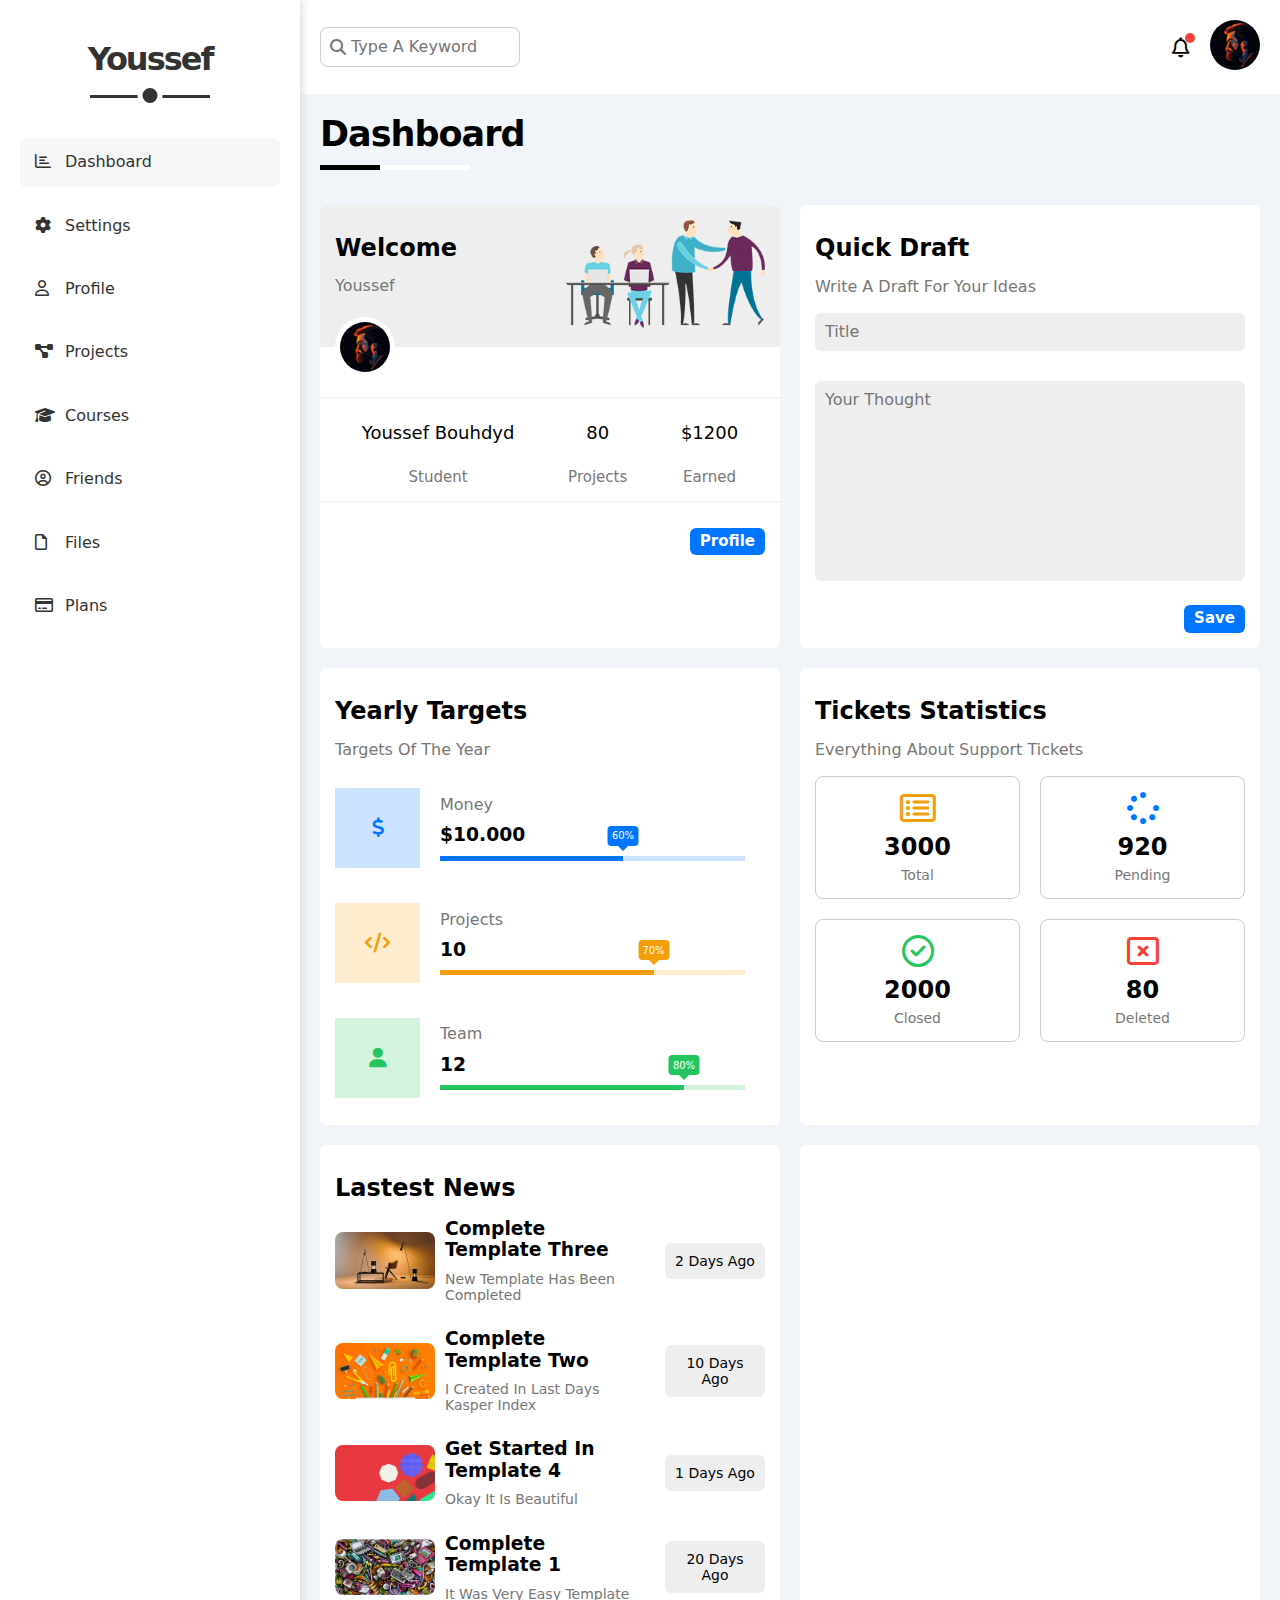
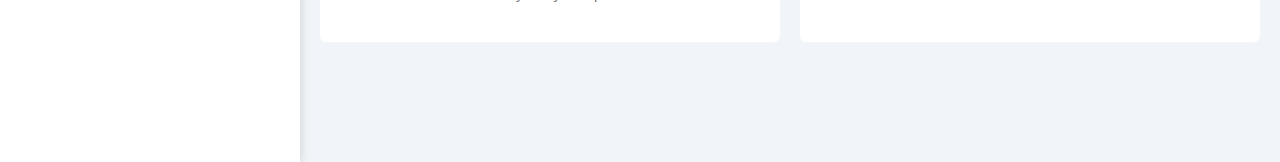
==== index.html @ dcdf0aca "images for news section + news section + fix bugs" ====
<!DOCTYPE html>
<html lang="en">
<head>
    <meta charset="UTF-8">
    <meta name="viewport" content="width=device-width, initial-scale=1.0">
    <!-- framework file  -->
    <link rel="stylesheet" href="./css/framework.css">
    <!-- main css file for home page  -->
    <link rel="stylesheet" href="./css/dashboard.css">
    <!-- normalize css file  -->
    <link rel="stylesheet" href="./css/normalize.css">
    <!-- Font Awesome css file  -->
    <link rel="stylesheet" href="./css/all.min.css">
    <title>Dashboard</title>
</head>
<body>
    <div class="page d-flex">
        <!-- Start Side Bar  -->
        <div class="side-bar p-relative bg-white p-20">
            <h1 class="logo txt-c p-relative">Youssef</h1>
            <nav>
                <ul class="link">
                    <li class="active rad-6 tt-capital"><a href="index.html"><i class="fa-regular fa-chart-bar fa-fw"></i><span class="hide-mobile">Dashboard</span></a></li>
                    <li class="rad-6 tt-capital"><a href="setting.html"><i class="fa-solid fa-gear fa-fw"></i><span class="hide-mobile">settings</span></a></li>
                    <li class="rad-6 tt-capital"><a href="profile.html"><i class="fa-regular fa-user fa-fw"></i><span class="hide-mobile">profile</span></a></li>
                    <li class="rad-6 tt-capital"><a href="projects.html"><i class="fa-solid fa-diagram-project fa-fw"></i><span class="hide-mobile">projects</span></a></li>
                    <li class="rad-6 tt-capital"><a href="courses.html"><i class="fa-solid fa-graduation-cap fa-fw"></i><span class="hide-mobile">courses</span></a></li>
                    <li class="rad-6 tt-capital"><a href="friends.html"><i class="fa-regular fa-circle-user fa-fw"></i><span class="hide-mobile">friends</span></a></li>
                    <li class="rad-6 tt-capital"><a href="files.html"><i class="fa-regular fa-file fa-fw"></i><span class="hide-mobile">files</span></a></li>
                    <li class="rad-6 tt-capital"><a href="plans.html"><i class="fa-regular fa-credit-card fa-fw"></i><span class="hide-mobile">plans</span></a></li>
                </ul>
            </nav>
        </div>
        <!-- End Side Bar  -->
        <div class="content flex-1">
            <!-- Start Page header  -->
            <div class="header d-flex p-20 s-between aling-c bg-white p-relative">
                <div class="search p-relative">
                    <i class="fas fa-search p-absolute v-center"></i>
                    <input type="search" placeholder="type a keyword" class="p-10 rad-8">
                </div>
                <div class="profile flex-between">
                    <i class="fa-regular fa-bell fa-lg mr-20 p-relative"><span class="p-absolute rad-half"></span></i>
                    <a href="profile.html"><img src="./images/user-profile.jpeg" alt="user profile" class="rad-half"></a>
                </div>
            </div>
            <!-- End Page header  -->
            <h1 class="content-title">dashboard</h1>
            <!-- Start Dashboard Content -->
            <div class="dashboard-content grid-lg p-20">
                <!-- Start Welcome  -->
                <div class="box bg-white rad-6">
                    <div class="head d-flex s-between p-15 bg-eee p-relative" >
                        <div class="greeting">
                            <h2 class="m-15-0">Welcome</h2>
                            <span>Youssef</span>
                        </div>
                        <div class="image">
                            <img src="./images/welcome.png" alt="welcome" class="mw-100">
                        </div>
                        <img src="./images/user-profile.jpeg" alt="user-profile" class="p-absolute rad-half mw-100">
                    </div>
                    <div class="sumrise d-flex s-around p-15 txt-c">
                        <div class="col">
                            <h4>Youssef Bouhdyd</h4>
                            <span class="tt-capital">Student</span>
                        </div>
                        <div class="col">
                            <h4>80</h4>
                            <span class="tt-capital">projects</span>
                        </div>
                        <div class="col">
                            <h4>$1200</h4>
                            <span class="tt-capital">Earned</span>
                        </div>
                    </div>
                    <div class="button p-15 d-flex flex-end">
                        <a href="profile.html" class="profile-button primary-button">profile</a>
                    </div>
                </div>
                <!-- End Welcome  -->
                
                <!-- Start Qucik Draft  -->
                <div class="box bg-white rad-6 p-15">
                    <h2 class="m-15-0">Quick Draft</h2>
                    <p class="tt-capital">write a draft for your ideas</p>
                    <div class="draft">
                        <input type="text" placeholder="Title" class="bg-eee b-none p-10 full-w rad-6">
                        <textarea name="" id="" placeholder="Your Thought" class="bg-eee b-none p-10 full-w rad-6"></textarea>
                    </div>
                    <div class="button pt-20 d-flex flex-end">
                        <a href="" class="save-button primary-button">save</a>
                    </div>
                </div>
                <!-- End Qucik Draft  -->
                
                <!-- Start Target -->
                <div class="box bg-white rad-6 p-15">
                    <h2 class="m-15-0">Yearly Targets</h2>
                    <p class="tt-capital c-777">targets of the year</p>
                    <div class="progress d-flex block-mobile aling-c">
                        <div class="icon flex-center p-30">
                            <i class="fas fa-dollar fa-fw"></i>
                        </div>
                        <div class="info flex-1 p-20">
                            <span>Money</span>
                            <h3>$10.000</h3>
                            <div class="prog p-relative">
                                <span class="progress-bar p-relative" data-progress="60%" style="width: 60%;"></span>
                            </div>
                        </div>
                    </div>
                    <div class="progress d-flex block-mobile aling-c">
                        <div class="icon flex-center p-30">
                            <i class="fas fa-code  fa-fw"></i>
                        </div>
                        <div class="info flex-1 p-20">
                            <span>Projects</span>
                            <h3>10</h3>
                            <div class="prog p-relative">
                                <span class="progress-bar p-relative" data-progress="70%" style="width: 70%;"></span>
                            </div>
                        </div>
                    </div>
                    <div class="progress d-flex block-mobile aling-c">
                        <div class="icon flex-center p-30">
                            <i class="fas fa-user  fa-fw"></i>
                        </div>
                        <div class="info flex-1 p-20">
                            <span>Team</span>
                            <h3>12</h3>
                            <div class="prog p-relative">
                                <span class="progress-bar p-relative" data-progress="80%" style="width: 80%;"></span>
                            </div>
                        </div>
                    </div>
                </div>
                <!-- End Target  -->
                
                <!-- Start Stats -->
                <div class="box bg-white rad-6 p-15">
                    <h2 class="m-15-0">Tickets Statistics</h2>
                    <p class="tt-capital c-777">Everything about support Tickets</p>
                    <div class="tickets d-flex gap-20 column-mobile">
                        <div class="ticket txt-c p-15 rad-8">
                            <i class="fa-regular fa-rectangle-list fa-2x orange-c"></i>
                            <h2 class="m-0">3000</h2>
                            <span class="c-777 d-block">Total</span>
                        </div>
                        <div class="ticket txt-c p-15 rad-8">
                            <i class="fa-solid fa-spinner fa-2x blue-c"></i>
                            <h2 class="m-0">920</h2>
                            <span class="c-777 d-block">Pending</span>
                        </div>
                        <div class="ticket txt-c p-15 rad-8">
                            <i class="fa-regular fa-circle-check fa-2x green-c"></i>
                            <h2 class="m-0">2000</h2>
                            <span class="c-777 d-block">Closed</span>
                        </div>
                        <div class="ticket txt-c p-15 rad-8">
                            <i class="fa-regular fa-rectangle-xmark fa-2x red-c"></i>
                            <h2 class="m-0">80</h2>
                            <span class="c-777 d-block">Deleted</span>
                        </div>
                    </div>
                </div>
                <!-- End Stats  -->
                
                <!-- Start Last News -->
                <div class="box bg-white rad-6 p-15">
                    <h2 class="m-15-0">Lastest News</h2>
                    <div class="reports">
                        <div class="report d-flex s-between aling-c column-mobile gap-20">
                            <div class="report-short d-flex aling-c flex-1 column-mobile gap-10">
                                <img src="./images/news1.png" alt="" class="mw-100 rad-8 ">
                                <div class="info">
                                    <h3 class="m-0 mb-10 tt-capital">Complete Template Three</h3>
                                    <p class="c-777 m-0 tt-capital txt-c-mobile">New Template has been completed</p>
                                </div>
                            </div>
                            <span class="d-block p-10 tt-capital rad-6 bg-eee fs-14 txt-c">2 days ago</span>
                        </div>
                        <div class="report d-flex s-between aling-c column-mobile gap-20">
                            <div class="report-short d-flex aling-c flex-1 column-mobile gap-10">
                                <img src="./images/news2.png" alt="" class="mw-100 rad-8 ">
                                <div class="info">
                                    <h3 class="m-0 mb-10 tt-capital">Complete Template Two</h3>
                                    <p class="c-777 m-0 tt-capital txt-c-mobile">I created in last days kasper index</p>
                                </div>
                            </div>
                            <span class="d-block p-10 tt-capital rad-6 bg-eee fs-14 txt-c">10 days ago</span>
                        </div>
                        <div class="report d-flex s-between aling-c column-mobile gap-20">
                            <div class="report-short d-flex aling-c flex-1 column-mobile gap-10">
                                <img src="./images/news3.png" alt="" class="mw-100 rad-8 ">
                                <div class="info">
                                    <h3 class="m-0 mb-10 tt-capital">get started in Template 4</h3>
                                    <p class="c-777 m-0 tt-capital txt-c-mobile">Okay it is beautiful</p>
                                </div>
                            </div>
                            <span class="d-block p-10 tt-capital rad-6 bg-eee fs-14 txt-c">1 days ago</span>
                        </div>
                        <div class="report d-flex s-between aling-c column-mobile gap-20">
                            <div class="report-short d-flex aling-c flex-1 column-mobile gap-10">
                                <img src="./images/news4.png" alt="" class="mw-100 rad-8 ">
                                <div class="info">
                                    <h3 class="m-0 mb-10 tt-capital">complete Template 1</h3>
                                    <p class="c-777 m-0 tt-capital txt-c-mobile">It was very easy template</p>
                                </div>
                            </div>
                            <span class="d-block p-10 tt-capital rad-6 bg-eee fs-14 txt-c">20 days ago</span>
                        </div>
                    </div>
                </div>
                <!-- End Last News  -->

                <div class="box bg-white rad-6"></div>
                <div class="box bg-white rad-6"></div>
                <div class="box bg-white rad-6"></div>
                <div class="box bg-white rad-6"></div>
                <div class="box bg-white rad-6"></div>
                <div class="box bg-white rad-6"></div>
                <div class="box bg-white rad-6"></div>
                <div class="box bg-white rad-6"></div>
                <div class="box bg-white rad-6"></div>
                <div class="box bg-white rad-6"></div>
            </div>
            <!-- End Dashboard Content  -->
        </div>
    </div>
</body>
</html>
---- css/framework.css ----
/* Variables  */
:root {
    --main-transition : .3s;
    --text-color: #777;
    --blue-color: #0075FF;
    --orange-color: #F59E0B;
    --green-color: #22C55E;
    --red-color: #F44336;
}
/* Variables  */

/* Start box  */
.d-block {
    display: block;
}
.d-flex {
    display: flex;
}
.s-between {
    justify-content: space-between;
}
.s-around {
    justify-content: space-around;
}
.flex-end {
    justify-content: flex-end;
}
.aling-c {
    align-items: center;
}
.flex-1 {
    flex: 1;
}
.flex-between {
    display: flex;
    justify-content: space-between;
    align-items: center;
}
.flex-center {
    display: flex;
    justify-content: center;
    align-items: center;
}
.mw-100 {
    max-width: 100%;
}
.full-w {
    width: 100%;
}
/* Start box  */

/* Start Color  */
.bg-white {
    background-color: white;
}
.bg-eee {
    background-color: #EEEEEE;
}
.c-777 {
    color: #777;
}
.blue-c {
    color: var(--blue-color);
}
.green-c {
    color: var(--green-color);
}
.orange-c {
    color: var(--orange-color);
}
.red-c {
    color: var(--red-color);
}
.bg-blue {
    background-color: var(--blue-color);
}
.bg-green {
    background-color: var(--green-color);
}
.bg-orange {
    background-color: var(--orange-color);
}
.bg-red {
    background-color: var(--red-color);
}
/* End Color  */

/* Start Padding & Margin & gap  */
.p-10 {
    padding: 10px;
}
.p-15 {
    padding: 15px;
}
.p-20 {
    padding: 20px;
}
.p-30 {
    padding: 30px;
}
.pt-20 {
    padding-top: 20px;
}
.m-0 {
    margin: 0;
}
.m-15-0 {
    margin: 15px 0;
}
.mr-20 {
    margin-right: 20px;
}
.mb-10 {
    margin-bottom: 10px;
}
.ml-20 {
    margin-left: 20px;
}
.gap-10 {
    gap: 10px;
}
.gap-20 {
    gap: 20px;
}
/* End Padding & Margin  */

/* Start Postion  */
.p-relative {
    position: relative;
}
.p-absolute {
    position: absolute;
}
.v-center {
    top: 50%;
    transform: translateY(-50%);
}
.h-center {
    left: 50%;
    transform: translateX(-50%);
}
/* End Postion  */

/* Start Font  */
.txt-c {
    text-align: center;
}
.tt-capital {
    text-transform: capitalize;
}
.fw-normal {
    font-weight: normal;
}
.fs-14 {
    font-size: 14px;
}
/* End Font  */

/* Start Border  */
.rad-6 {
    border-radius: 6px;
}
.rad-8 {
    border-radius: 8px;
}
.rad-half {
    border-radius: 50%;
}
.b-none {
    border: none;
}
/* End Border  */

/* Start Responsive  */
@media (max-width:767px) {
    .hide-mobile {
        display: none;
    }
    .block-mobile {
        display: block;
    }
    .column-mobile {
        flex-direction: column;
    }
    .txt-c-mobile {
        text-align: center;
    }
}
/* End Responsive  */

/* Start Components  */

/* Content Title  */
.content-title {
    position: relative;
    text-transform: capitalize;
    letter-spacing: -1px;
    font-size: 35px;
    padding: 20px;
    margin: 0 0 10px 0;
}
.content-title::after {
    content: "";
    position: absolute;
    width: 150px;
    height: 5px;
    left: 20px;
    bottom: 5px;
    background-image: linear-gradient(90deg, black 40%, white 40%);
}

/* Grid Disrbuation  */
@media (min-width:768px) {
    .grid-lg {
        display: grid;
        grid-template-columns: repeat(auto-fill,minmax(400px,1fr));
        gap: 20px;
    }
    .grid-lg > div {
        margin: 0 !important;
    }
}
/* Buttons  */
.primary-button {
    padding: 5px 10px;
    color: #fff;
    font-weight: bold;
    font-size: 15px;
    border-radius: 6px;
    text-transform: capitalize;
}
/* End Components  */
---- css/dashboard.css ----
/* Start Global Properties  */
* {
    -webkit-box-sizing: border-box;
    -moz-box-sizing: border-box;
    -o-box-sizing: border-box;
    -ms-box-sizing: border-box;
    box-sizing: border-box;
    outline: none;
}

body {
    font-family: system-ui, -apple-system, BlinkMacSystemFont, 'Segoe UI', Roboto, Oxygen, Ubuntu, Cantarell, 'Open Sans', 'Helvetica Neue', sans-serif;
}

html {
    scroll-behavior: smooth;
}

a {
    text-decoration: none;
}

ul {
    list-style: none;
    padding: 0;
}
/* End Global Properties  */

/* Start Variables  */
:root {
    --main-transition : .3s;
    --text-color: #777;
    --blue-color: #0075FF;
    --orange-color: #F59E0B;
    --green-color: #22C55E;
    --red-color: #F44336;
}
/* End Variables  */

.page {
    background-color: #F1F5F9;
    min-height: 100vh;
}

/* Start side bar  */
.side-bar {
    color: #333;
    width: 300px;
    box-shadow: 0 0 10px #ccc;
    z-index: 1;
}

@media (max-width:767px) {
    .side-bar {
        width: 60px;
        padding: 10px;
    }
}

.side-bar .logo{
    margin-bottom: 60px;
    letter-spacing: -2px;
}

@media (min-width:768px) {
    .side-bar .logo::before,
    .side-bar .logo::after {
        content: "";
        position: absolute;
        left: 50%;
        background-color: #333;
        transform: translateX(-50%);
    }
    .side-bar .logo::before {  
        height: 3px;
        width: 120px;
        bottom: -20px;
    }
    .side-bar .logo::after {
        height: 15px;
        width: 15px;
        border-radius: 50%;
        border: 5px solid #fff;
        bottom: -30px;
    }
}

@media (max-width:767px) {
    .side-bar .logo {
        font-size: 15px;
        margin-bottom: 15px;
    }
}

.side-bar nav ul li{
    margin-bottom: 15px;
    transition: var(--main-transition);
}

.side-bar nav ul li:hover {
    background-color: #f7f7f7;
}

.side-bar nav ul li a{
    display: block;
    padding: 15px;
    color: #333;
}

.side-bar nav ul li i{
    padding-right: 30px;
}

.page .side-bar .link .active {
    background-color: #f7f7f7;
}
/* End side bar  */

/* Start Page Header  */
.header .search i{
    left: 10px;
    color: var(--text-color);
}

.header .search input{
    border: 1px solid #ccc;
    padding: 10px 20px 10px 30px;
    width: 200px;
    transition: var(--main-transition);
}

@media (min-width:768px) {
    .header .search input:focus {
        width: 300px;
    }
}

.header .search input::placeholder {
    text-transform: capitalize;
}

.header .profile i span{
    background-color: #F44336;
    width: 10px;
    height: 10px;
    bottom: 5px;
    right: -5px;
}

.header img {
    width: 50px;
}
/* End Page he.header  */

/* Start Dashboard Content  */

.dashboard-content .box{
    margin-bottom: 20px;
    overflow: hidden;
}

/* Welcome  */

.dashboard-content .box .head span {
    color: var(--text-color);
}

.dashboard-content .box .head .image img {
    width: 200px;
}

.dashboard-content .box .head > img {
    width: 60px;
    bottom: -30px;
    border: 5px solid #fff;
}

.dashboard-content .box .sumrise {
    margin: 50px 0 10px;
    border: 2px solid #f5f5f5;
    border-left: none;
    border-right: none;
    padding-top: 0;  
}

.dashboard-content .box .sumrise h4{
    font-size: 18px;
    font-weight: normal;
}

.dashboard-content .box .sumrise span{
    color: var(--text-color);
    font-size: 15px;
}

.dashboard-content .box .button .profile-button {
    background-color: var(--blue-color);
}

/* Quick Draft  */

.dashboard-content .box p {
    color: var(--text-color);
}

.dashboard-content .box .draft input {
    margin-bottom: 30px;
}

.dashboard-content .box .draft input::placeholder {
    transition: var(--main-transition);
}

.dashboard-content .box .draft input:focus::placeholder {
    opacity: 0;
}

.dashboard-content .box .draft textarea {
    resize: none;
    height: 200px;
}

.dashboard-content .box .draft textarea::placeholder {
    transition: var(--main-transition);
}

.dashboard-content .box .draft textarea:focus::placeholder {
    opacity: 0;
} 

.dashboard-content .box .save-button {
    background-color: var(--blue-color);
}
/* End Dashboard Content  */

/* Start Targets  */

.dashboard-content .box .progress:not(:last-of-type) {
    margin-bottom: 10px;
}

.dashboard-content .box .progress:first-of-type .icon{
    background-color: #CCE3FF;
}

.dashboard-content .box .progress:nth-of-type(2) .icon{
    background-color: #FDECCE;
}

.dashboard-content .box .progress:last-of-type .icon{
    background-color: #D3F3DF;
}

.dashboard-content .box .progress .icon  {
    font-size: 20px;
}

.dashboard-content .box .progress:first-of-type .icon i{
    color: var(--blue-color);
}

.dashboard-content .box .progress:nth-of-type(2) .icon i{
    color: var(--orange-color);
}

.dashboard-content .box .progress:last-of-type .icon i{
    color: var(--green-color);
}


.dashboard-content .box .progress .info h3{
    margin: 10px 0;
}

.dashboard-content .box .progress .info span:first-of-type {
    color: var(--text-color);
}

.dashboard-content .box .progress .info .progress-bar {
    display: block;
    height: 5px;
}

.dashboard-content .box .progress .info .prog::before {
    content: "";
    position: absolute;
    width: 100%;
    height: 100%;
    left: 0;
    bottom: 0;
    z-index: 0;
}

.dashboard-content .box .progress .info .progress-bar::after {
    content: attr(data-progress);
    position: absolute;
    color: #fff;
    height: 10px;
    width: 15px;
    border-radius: 4px;
    display: flex;
    justify-content: center;
    align-items: center;
    left: 100%;
    bottom: 15px;
    padding: 5px 8px;
    text-align: center;
    font-size: 10px;
    z-index: 0;
    transform: translateX(-50%);
}

.dashboard-content .box .progress:first-of-type .info .progress-bar::after {
    background-color: var(--blue-color);
}

.dashboard-content .box .progress:nth-of-type(2) .info .progress-bar::after {
    background-color: var(--orange-color);
}

.dashboard-content .box .progress:last-of-type .info .progress-bar::after {
    background-color: var(--green-color);
}

.dashboard-content .box .progress .info .progress-bar::before {
    content: "";
    position: absolute;
    color: #fff;
    height: 0;
    width: 0;
    left: 100%;
    transform: translateX(-50%);
    bottom: 0px;
    z-index: 0;
    border: 10px solid;
}

.dashboard-content .box .progress:first-of-type .info .progress-bar::before {
    border-color: var(--blue-color) transparent transparent transparent;
}

.dashboard-content .box .progress:nth-of-type(2) .info .progress-bar::before {
    border-color: var(--orange-color) transparent transparent transparent;
}

.dashboard-content .box .progress:last-of-type .info .progress-bar::before {
    border-color: var(--green-color) transparent transparent transparent;
}

.dashboard-content .box .progress:first-of-type .info .prog::before {
    background-color: #CCE3FF;
}

.dashboard-content .box .progress:nth-of-type(2) .info .prog::before {
    background-color: #FDECCE;
}

.dashboard-content .box .progress:last-of-type .info .prog::before {
    background-color: #D3F3DF;
}

.dashboard-content .box .progress:first-of-type .info .progress-bar{
    background-color: var(--blue-color);
}

.dashboard-content .box .progress:nth-of-type(2) .info .progress-bar{
    background-color: var(--orange-color);
}

.dashboard-content .box .progress:last-of-type .info .progress-bar{
    background-color: var(--green-color);
}
/* End Targets  */

/* Start Stats  */
.dashboard-content .box .tickets {
    flex-wrap: wrap;
}

.dashboard-content .box .tickets .ticket {
    flex-basis: calc((100% - 20px) / 2);
    border: 1px solid #ccc;
}

.dashboard-content .box .tickets .ticket h2{
    margin: 10px 0 5px;
}

.dashboard-content .box .tickets .ticket span{
    font-size: 14px;
}
/* End Stats  */

/* Start latest News  */
.dashboard-content .box .reports .report {
    margin-bottom: 25px;
}

@media (min-width:768px) {
    .dashboard-content .box .reports .report .report-short img {
        width: 100px;
    }
}

.dashboard-content .box .reports .report .report-short p {
    font-size: 14px;
}

.dashboard-content .box .reports .report span {
    width: 100px;
}
/* End latest News  */
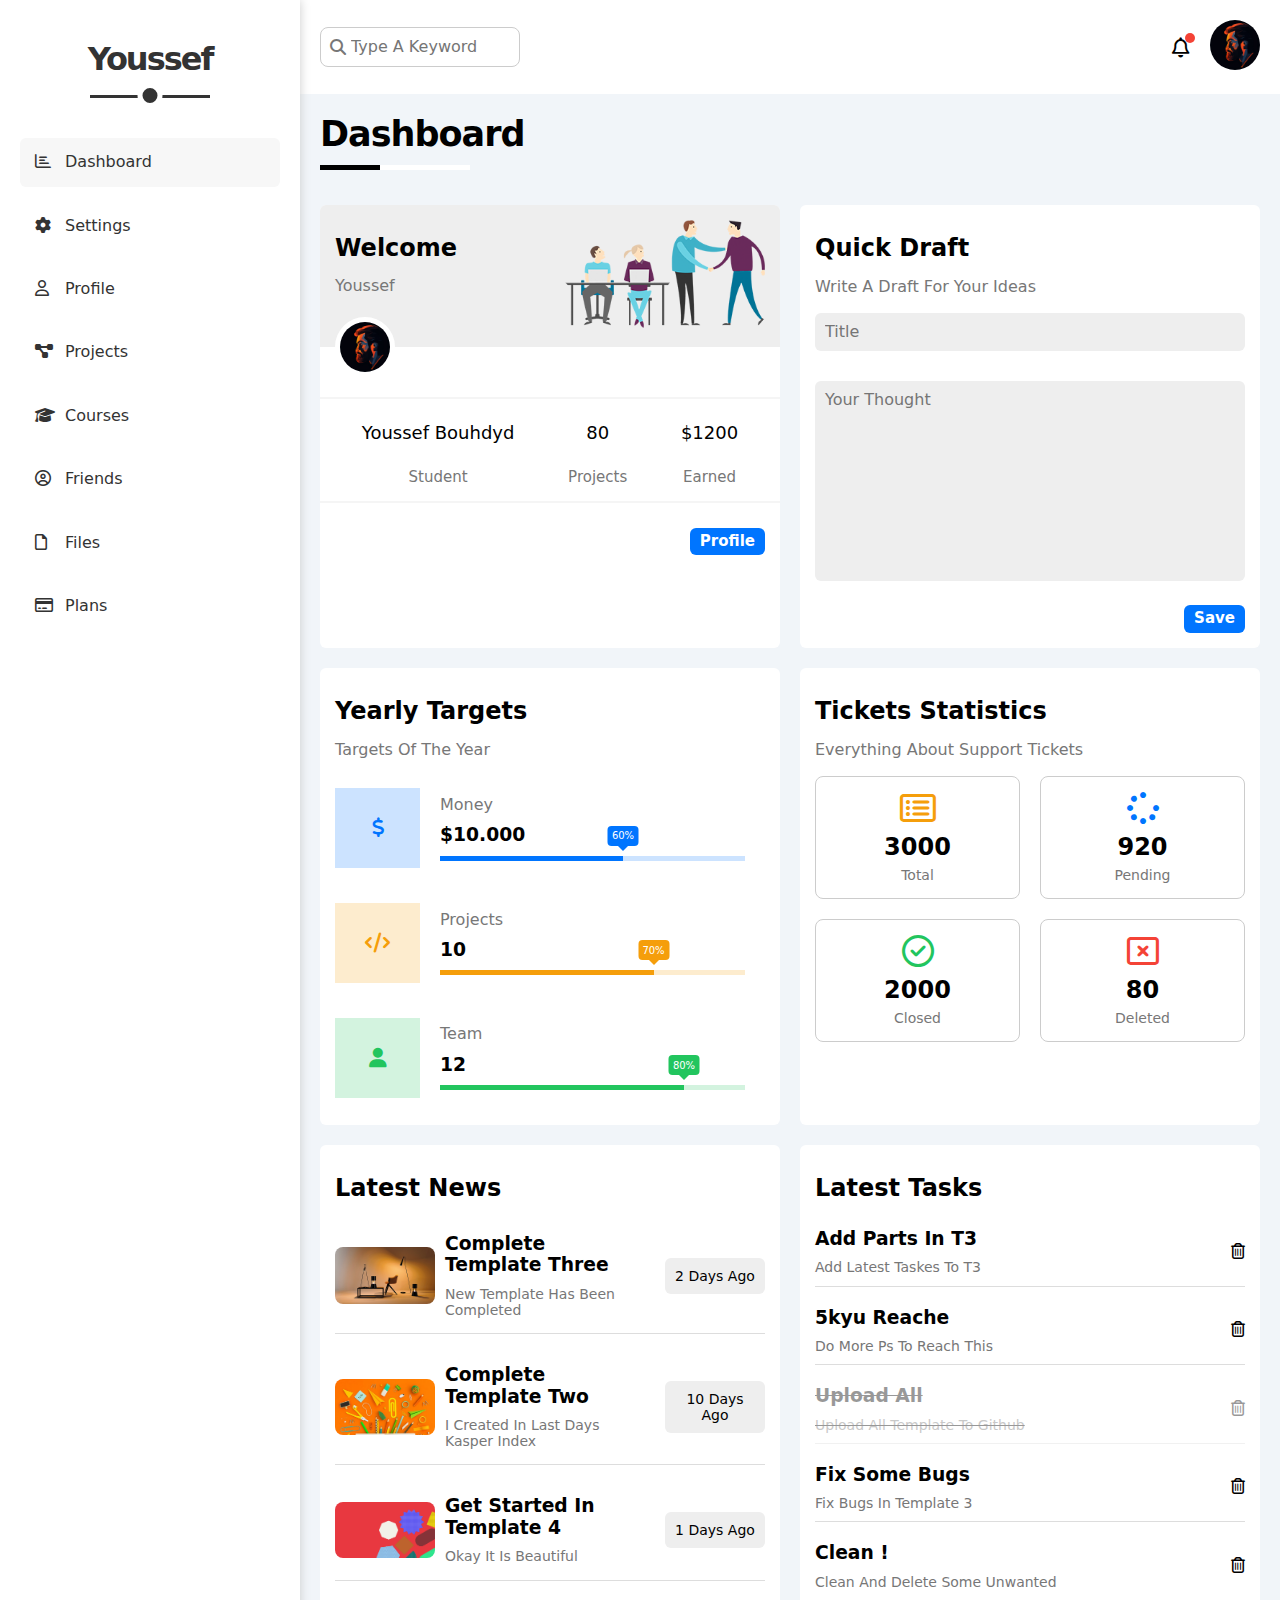
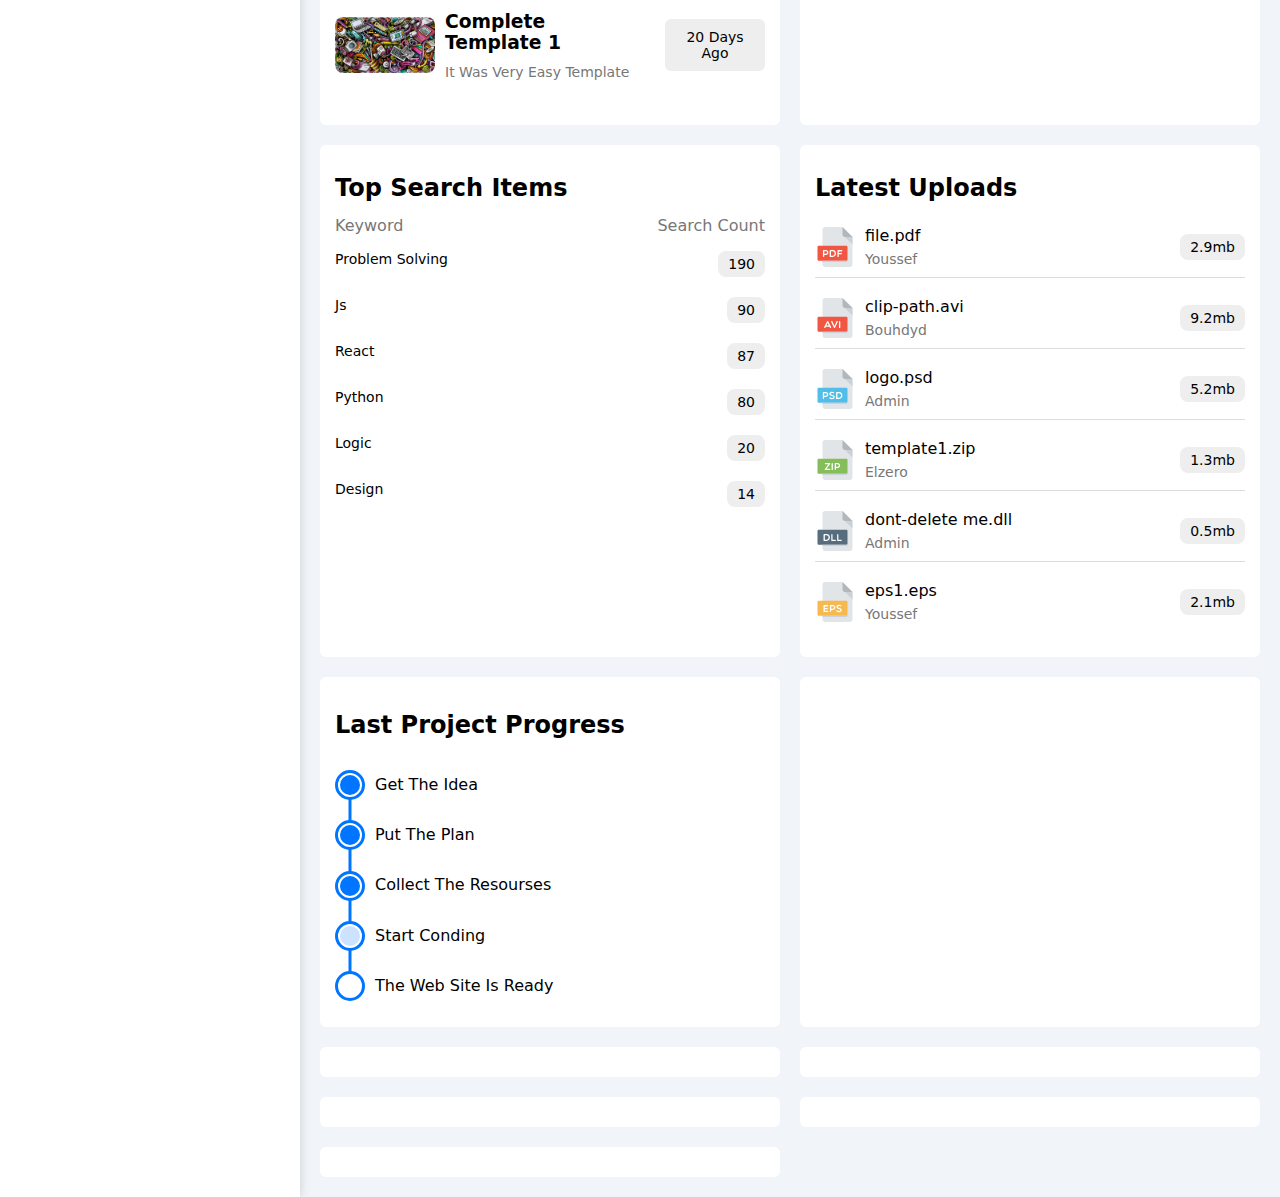
==== commit 4d86bd62: "tasks box + top seach box + last upload files box + last project progress" ====
--- a/index.html
+++ b/index.html
@@ -83,7 +83,7 @@
                 <!-- Start Qucik Draft  -->
                 <div class="box bg-white rad-6 p-15">
                     <h2 class="m-15-0">Quick Draft</h2>
-                    <p class="tt-capital">write a draft for your ideas</p>
+                    <p class="tt-capital c-777">write a draft for your ideas</p>
                     <div class="draft">
                         <input type="text" placeholder="Title" class="bg-eee b-none p-10 full-w rad-6">
                         <textarea name="" id="" placeholder="Your Thought" class="bg-eee b-none p-10 full-w rad-6"></textarea>
@@ -168,7 +168,7 @@
                 
                 <!-- Start Last News -->
                 <div class="box bg-white rad-6 p-15">
-                    <h2 class="m-15-0">Lastest News</h2>
+                    <h2 class="m-15-0">Latest News</h2>
                     <div class="reports">
                         <div class="report d-flex s-between aling-c column-mobile gap-20">
                             <div class="report-short d-flex aling-c flex-1 column-mobile gap-10">
@@ -214,16 +214,196 @@
                 </div>
                 <!-- End Last News  -->
 
-                <div class="box bg-white rad-6"></div>
-                <div class="box bg-white rad-6"></div>
-                <div class="box bg-white rad-6"></div>
-                <div class="box bg-white rad-6"></div>
-                <div class="box bg-white rad-6"></div>
-                <div class="box bg-white rad-6"></div>
-                <div class="box bg-white rad-6"></div>
-                <div class="box bg-white rad-6"></div>
-                <div class="box bg-white rad-6"></div>
-                <div class="box bg-white rad-6"></div>
+                <!-- Start Tasks  -->
+                <div class="box bg-white rad-6 p-15">
+                    <h2 class="m-15-0">Latest Tasks</h2>
+                    <div class="tasks">
+                        <div class="task flex-center mb-10">
+                            <div class="task-details flex-1">
+                                <h3 class="tt-capital m-0 mb-10">add parts in T3</h3>
+                                <p class="c-777 tt-capital fs-14 m-0">add latest taskes to T3</p>
+                            </div>
+                            <div class="delete">
+                                <i class="fa-regular fa-trash-can pointer "></i>
+                            </div>
+                        </div>
+                        <div class="task flex-center mb-10">
+                            <div class="task-details flex-1">
+                                <h3 class="tt-capital m-0 mb-10">5kyu reache</h3>
+                                <p class="c-777 tt-capital fs-14 m-0">do more ps to reach this</p>
+                            </div>
+                            <div class="delete">
+                                <i class="fa-regular fa-trash-can pointer "></i>
+                            </div>
+                        </div>
+                        <div class="task flex-center mb-10 done">
+                            <div class="task-details flex-1">
+                                <h3 class="tt-capital m-0 mb-10">upload all</h3>
+                                <p class="c-777 tt-capital fs-14 m-0">upload all template to github</p>
+                            </div>
+                            <div class="delete">
+                                <i class="fa-regular fa-trash-can pointer "></i>
+                            </div>
+                        </div>
+                        <div class="task flex-center mb-10">
+                            <div class="task-details flex-1">
+                                <h3 class="tt-capital m-0 mb-10">fix some bugs</h3>
+                                <p class="c-777 tt-capital fs-14 m-0">fix bugs in template 3</p>
+                            </div>
+                            <div class="delete">
+                                <i class="fa-regular fa-trash-can pointer "></i>
+                            </div>
+                        </div>
+                        <div class="task flex-center ">
+                            <div class="task-details flex-1">
+                                <h3 class="tt-capital m-0 mb-10">clean !</h3>
+                                <p class="c-777 tt-capital fs-14 m-0">clean and delete some unwanted</p>
+                            </div>
+                            <div class="delete">
+                                <i class="fa-regular fa-trash-can pointer "></i>
+                            </div>
+                        </div>
+                    </div>
+                </div>
+                <!-- End Tasks  -->
+
+                <!-- Start Top search items  -->
+                <div class="box bg-white rad-6 p-15">
+                    <h2 class="m-15-0">Top Search Items</h2>
+                    <div class="items">
+                        <div class="head d-flex s-between c-777 tt-capital mb-15">
+                            <span>keyword</span>
+                            <span>search count</span>
+                        </div>
+                        <div class="item tt-capital fs-14 mb-20 d-flex s-between">
+                            <span>Problem solving</span>
+                            <span class="bg-eee rad-8 txt-c p-5-10">190</span>
+                        </div>
+                        <div class="item tt-capital fs-14 mb-20 d-flex s-between">
+                            <span>js</span>
+                            <span class="bg-eee rad-8 txt-c p-5-10">90</span>
+                        </div>
+                        <div class="item tt-capital fs-14 mb-20 d-flex s-between">
+                            <span>react</span>
+                            <span class="bg-eee rad-8 txt-c p-5-10">87</span>
+                        </div>
+                        <div class="item tt-capital fs-14 mb-20 d-flex s-between">
+                            <span>python</span>
+                            <span class="bg-eee rad-8 txt-c p-5-10">80</span>
+                        </div>
+                        <div class="item tt-capital fs-14 mb-20 d-flex s-between">
+                            <span>logic</span>
+                            <span class="bg-eee rad-8 txt-c p-5-10">20</span>
+                        </div>
+                        <div class="item tt-capital fs-14 mb-20 d-flex s-between">
+                            <span>design</span>
+                            <span class="bg-eee rad-8 txt-c p-5-10">14</span>
+                        </div>
+                    </div>
+                </div>
+                <!-- End Top search items  -->
+
+                <!-- Start Last upload files  -->
+                <div class="box bg-white rad-6 p-15">
+                    <h2 class="m-15-0">Latest Uploads</h2>
+                    <div class="files">
+                        <div class="file d-flex s-between aling-c p-10 mb-10">
+                            <div class="info d-flex aling-c">
+                                <img src="./images/pdf.svg" alt="" class="mr-10">
+                                <div>
+                                    <span class="d-block mb-5">file.pdf</span>
+                                    <span class="d-block fs-14 c-777">Youssef</span>
+                                </div>
+                            </div>
+                            <span class="fs-14 p-5-10 bg-eee txt-c rad-8">2.9mb</span>
+                        </div>
+                        <div class="file d-flex s-between aling-c p-10 mb-10">
+                            <div class="info d-flex aling-c">
+                                <img src="./images/avi.svg" alt="" class="mr-10">
+                                <div>
+                                    <span class="d-block mb-5">clip-path.avi</span>
+                                    <span class="d-block fs-14 c-777">Bouhdyd</span>
+                                </div>
+                            </div>
+                            <span class="fs-14 p-5-10 bg-eee txt-c rad-8">9.2mb</span>
+                        </div>
+                        <div class="file d-flex s-between aling-c p-10 mb-10">
+                            <div class="info d-flex aling-c">
+                                <img src="./images/psd.svg" alt="" class="mr-10">
+                                <div>
+                                    <span class="d-block mb-5">logo.psd</span>
+                                    <span class="d-block fs-14 c-777">Admin</span>
+                                </div>
+                            </div>
+                            <span class="fs-14 p-5-10 bg-eee txt-c rad-8">5.2mb</span>
+                        </div>
+                        <div class="file d-flex s-between aling-c p-10 mb-10">
+                            <div class="info d-flex aling-c">
+                                <img src="./images/zip.svg" alt="" class="mr-10">
+                                <div>
+                                    <span class="d-block mb-5">template1.zip</span>
+                                    <span class="d-block fs-14 c-777">Elzero</span>
+                                </div>
+                            </div>
+                            <span class="fs-14 p-5-10 bg-eee txt-c rad-8">1.3mb</span>
+                        </div>
+                        <div class="file d-flex s-between aling-c p-10 mb-10">
+                            <div class="info d-flex aling-c">
+                                <img src="./images/dll.svg" alt="" class="mr-10">
+                                <div>
+                                    <span class="d-block mb-5">dont-delete me.dll</span>
+                                    <span class="d-block fs-14 c-777">Admin</span>
+                                </div>
+                            </div>
+                            <span class="fs-14 p-5-10 bg-eee txt-c rad-8">0.5mb</span>
+                        </div>
+                        <div class="file d-flex s-between aling-c p-10 mb-10">
+                            <div class="info d-flex aling-c">
+                                <img src="./images/eps.svg" alt="" class="mr-10">
+                                <div>
+                                    <span class="d-block mb-5">eps1.eps</span>
+                                    <span class="d-block fs-14 c-777">Youssef</span>
+                                </div>
+                            </div>
+                            <span class="fs-14 p-5-10 bg-eee txt-c rad-8">2.1mb</span>
+                        </div>
+                    </div>
+                </div>
+                <!-- End Last upload files  -->
+
+                <!-- Start Last Project Progress  -->
+                <div class="box bg-white rad-6 p-15">
+                    <h2 class="m-0-15">Last Project Progress</h2>
+                    <div class="pointes">
+                        <div class="point d-flex aling-c">
+                            <span class="p-relative mr-10 rad-half releized"></span>
+                            <p class="tt-capital">get the idea</p>
+                        </div>
+                        <div class="point d-flex aling-c">
+                            <span class="p-relative mr-10 rad-half releized"></span>
+                            <p class="tt-capital">put the plan</p>
+                        </div>
+                        <div class="point d-flex aling-c">
+                            <span class="p-relative mr-10 rad-half releized"></span>
+                            <p class="tt-capital">collect the resourses</p>
+                        </div>
+                        <div class="point d-flex aling-c">
+                            <span class="p-relative mr-10 rad-half next"></span>
+                            <p class="tt-capital">Start conding</p>
+                        </div>
+                        <div class="point d-flex aling-c">
+                            <span class="p-relative mr-10 rad-half"></span>
+                            <p class="tt-capital">the web site is ready</p>
+                        </div>
+                    </div>
+                </div>
+                <!-- End Last Project Progress  -->
+                <div class="box bg-white rad-6 p-15"></div>
+                <div class="box bg-white rad-6 p-15"></div>
+                <div class="box bg-white rad-6 p-15"></div>
+                <div class="box bg-white rad-6 p-15"></div>
+                <div class="box bg-white rad-6 p-15"></div>
+                <div class="box bg-white rad-6 p-15"></div>
             </div>
             <!-- End Dashboard Content  -->
         </div>
--- a/css/framework.css
+++ b/css/framework.css
@@ -59,6 +59,9 @@
 .c-777 {
     color: #777;
 }
+.black-c {
+    color: #000;
+}
 .blue-c {
     color: var(--blue-color);
 }
@@ -86,6 +89,9 @@
 /* End Color  */
 
 /* Start Padding & Margin & gap  */
+.p-5-10 {
+    padding: 5px 10px;
+}
 .p-10 {
     padding: 10px;
 }
@@ -107,11 +113,26 @@
 .m-15-0 {
     margin: 15px 0;
 }
+.mr-10 {
+    margin-right: 10px;
+}
 .mr-20 {
     margin-right: 20px;
 }
+.mb-5 {
+    margin-bottom: 5px;
+}
 .mb-10 {
     margin-bottom: 10px;
+}
+.mb-15 {
+    margin-bottom: 15px;
+}
+.mb-20 {
+    margin-bottom: 20px;
+}
+.mb-25 {
+    margin-bottom: 25px;
 }
 .ml-20 {
     margin-left: 20px;
@@ -187,6 +208,12 @@
     }
 }
 /* End Responsive  */
+
+/* Start State  */
+.pointer {
+    cursor: pointer;
+}
+/* End State  */
 
 /* Start Components  */
 
--- a/css/dashboard.css
+++ b/css/dashboard.css
@@ -198,10 +198,6 @@
 }
 
 /* Quick Draft  */
-
-.dashboard-content .box p {
-    color: var(--text-color);
-}
 
 .dashboard-content .box .draft input {
     margin-bottom: 30px;
@@ -393,7 +389,12 @@
 
 /* Start latest News  */
 .dashboard-content .box .reports .report {
-    margin-bottom: 25px;
+    margin-bottom: 15px;
+    padding: 15px 0;
+}
+
+.dashboard-content .box .reports .report:not(:last-child) {
+    border-bottom: 1px solid #ddd;
 }
 
 @media (min-width:768px) {
@@ -410,3 +411,81 @@
     width: 100px;
 }
 /* End latest News  */
+
+/* Start latest tasks  */
+
+.dashboard-content .box .tasks .task {
+    padding: 10px 0;
+}
+
+.dashboard-content .box .tasks .task:not(:last-child) {
+    border-bottom: 1px solid #ddd;
+}
+
+.dashboard-content .box .tasks .task.done {
+    text-decoration: line-through;
+    opacity: .4;
+}
+
+.dashboard-content .box .tasks .task .delete {
+    transition: var(--main-transition);
+}
+
+.dashboard-content .box .tasks .task .delete:hover {
+    color: var(--red-color);
+}
+
+/* End latest tasks  */
+
+/* Start latest files  */
+.dashboard-content .box .files .file {
+    padding: 10px 0;
+}
+
+.dashboard-content .box .files .file:not(:last-child) {
+    border-bottom: 1px solid #ddd;
+}
+
+.dashboard-content .box .files .file img {
+    width: 40px;
+    max-width: 100%;
+}
+/* End latest files  */
+
+/* Start last projects  */
+.dashboard-content .box .pointes .point span {
+    width: 30px;
+    height: 30px;
+    border: 3px solid var(--blue-color);
+}
+
+.dashboard-content .box .pointes .point:not(:last-child) span::before {
+    content: "";
+    position: absolute;
+    width: 3px;
+    height: 25px;
+    background-color: var(--blue-color);
+    left: 50%;
+    top: 100%;
+    transform: translateX(-50%);
+}
+
+.dashboard-content .box .pointes .point span::after {
+    content: "";
+    position: absolute;
+    width: 20px;
+    height: 20px;
+    border-radius: 50%;
+    left: 50%;
+    top: 50%;
+    transform: translate(-50%,-50%);
+}
+
+.dashboard-content .box .pointes .point span.releized::after  {
+    background-color: var(--blue-color);
+}
+
+.dashboard-content .box .pointes .point span.next::after  {
+    background-color: #CCE3FF;
+}
+/* End last projects  */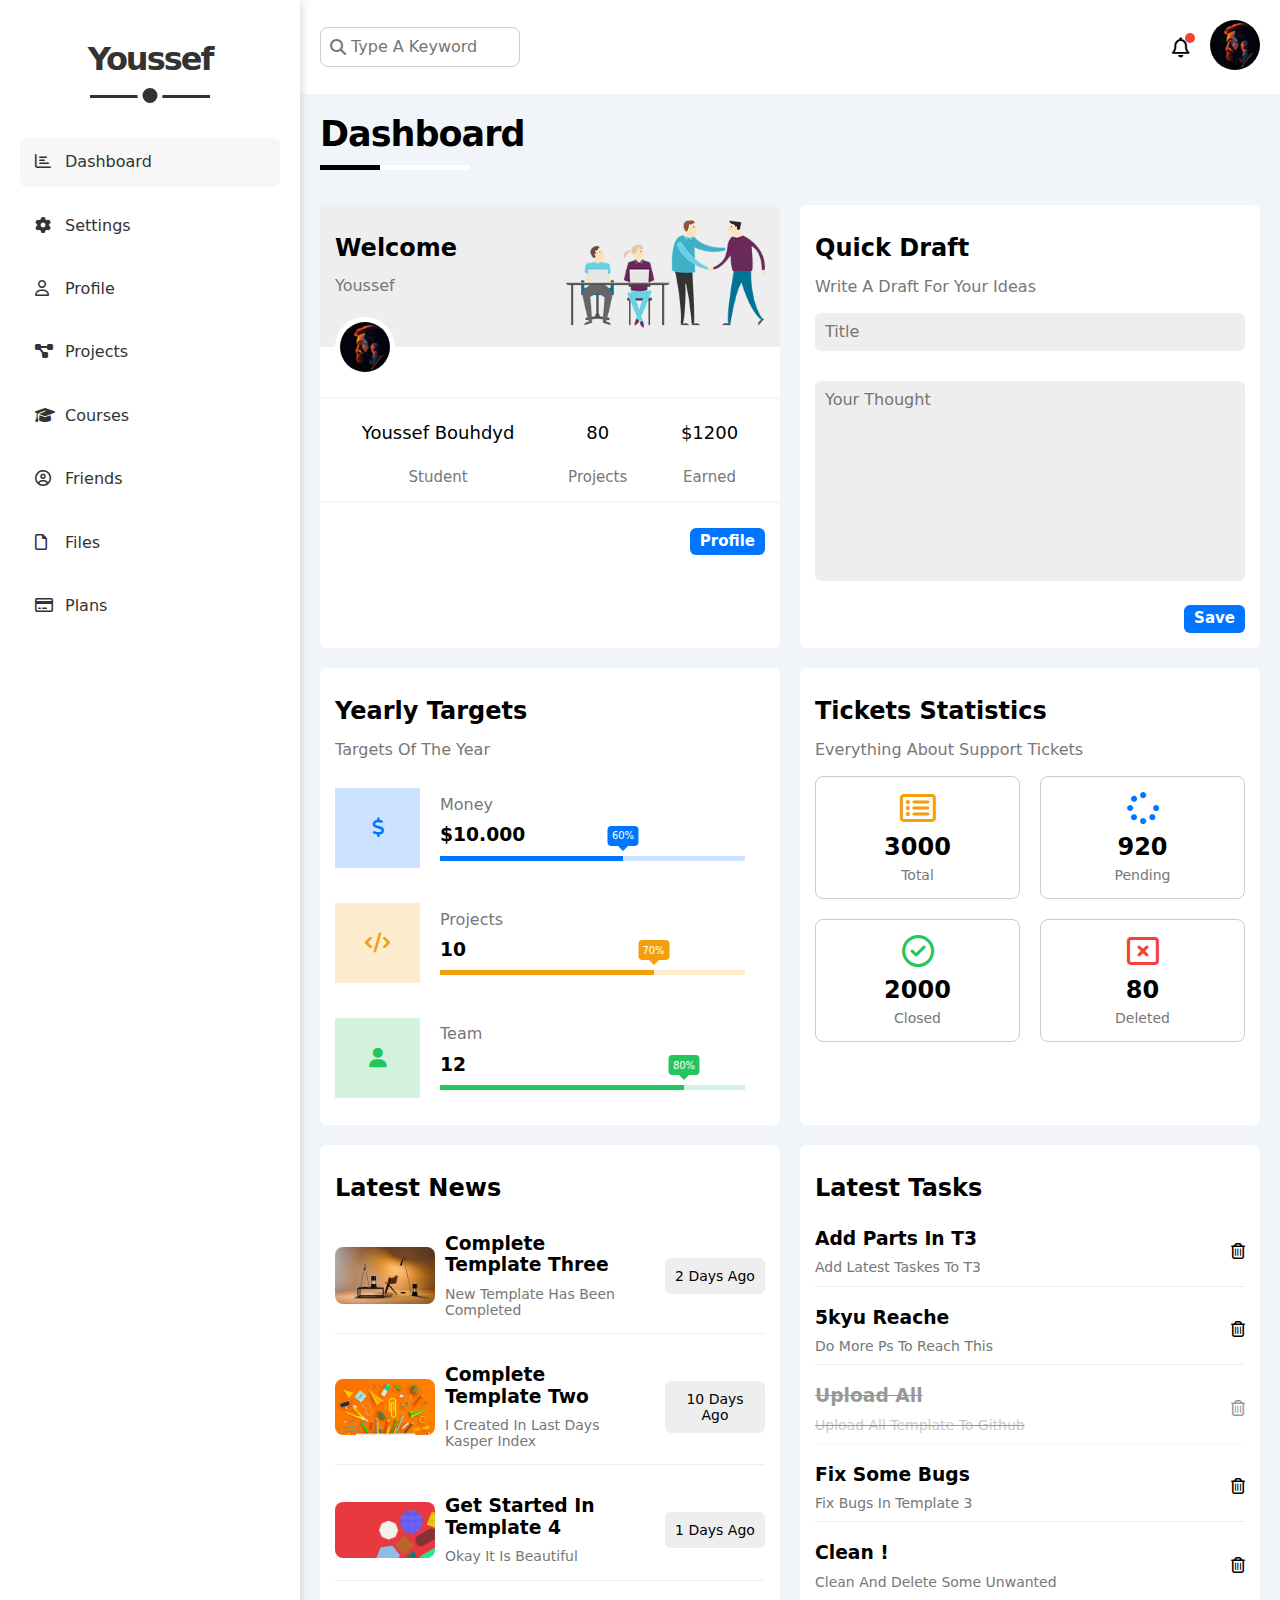
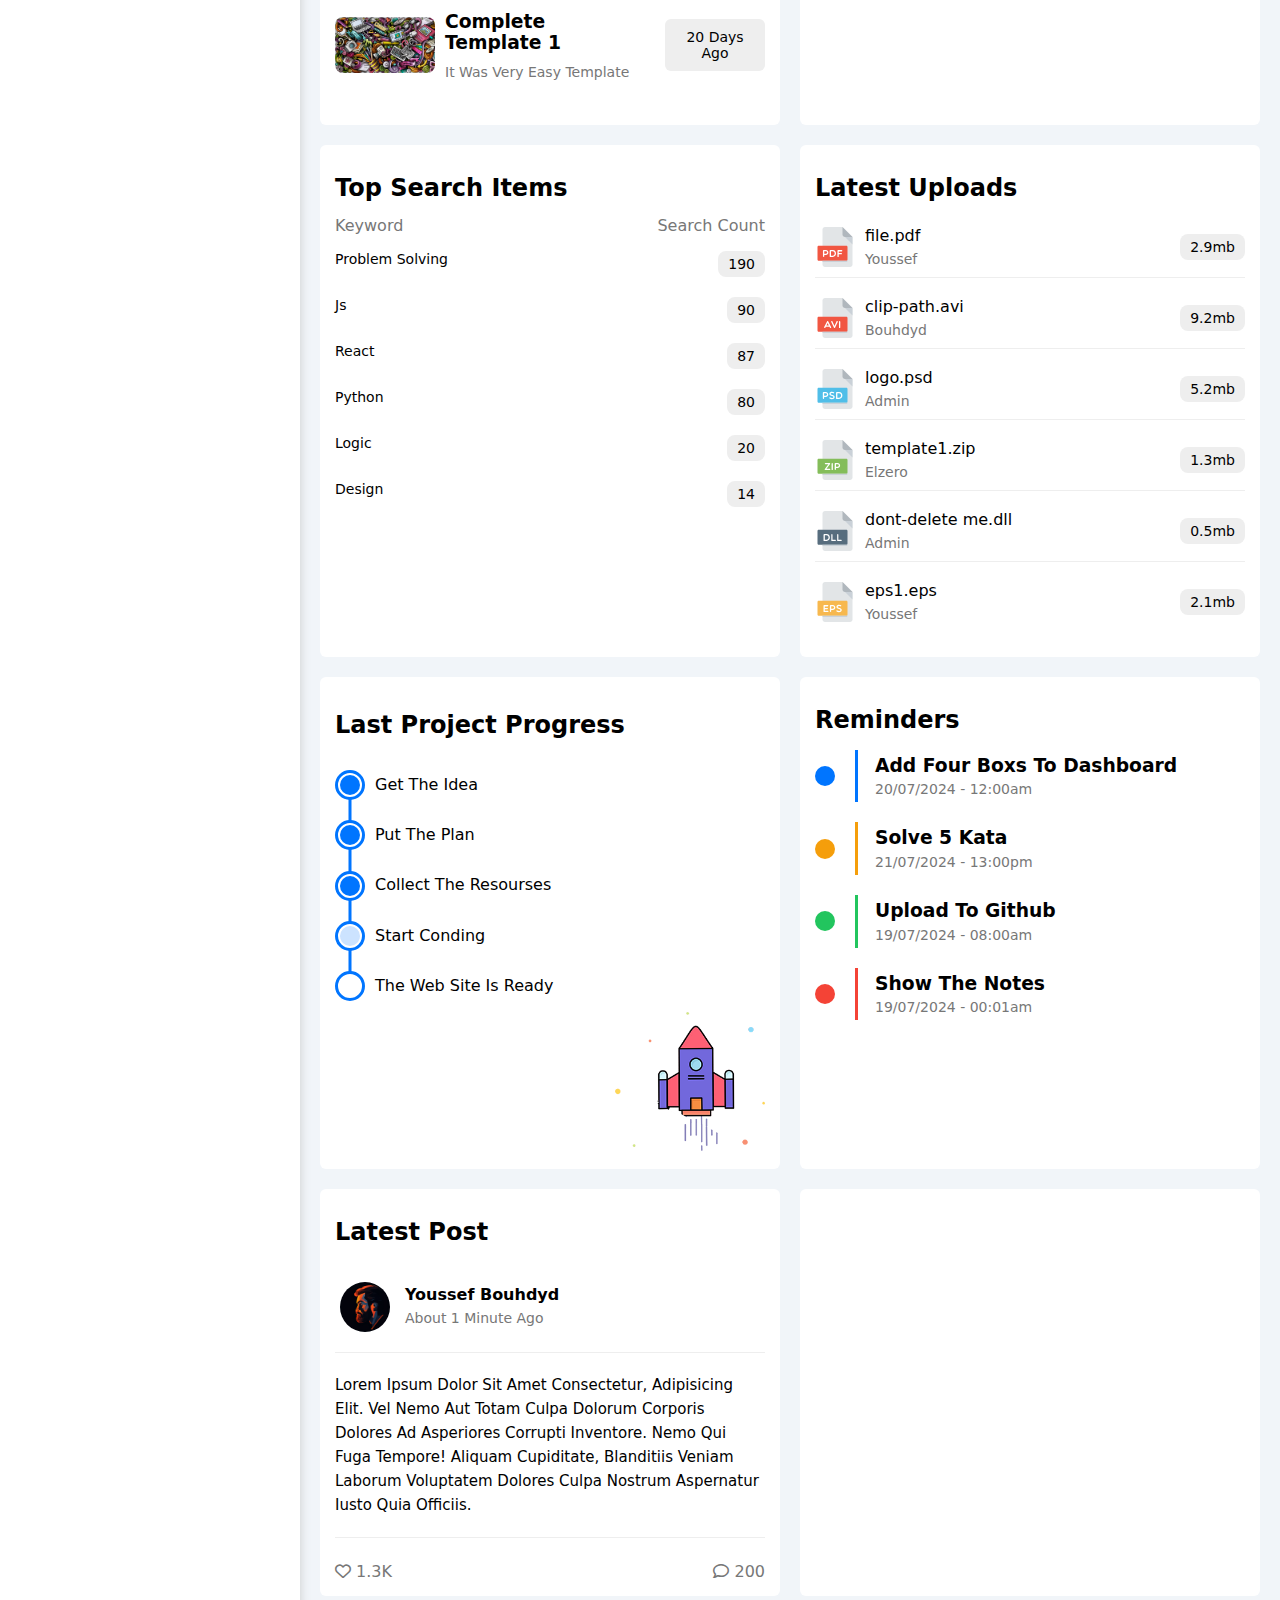
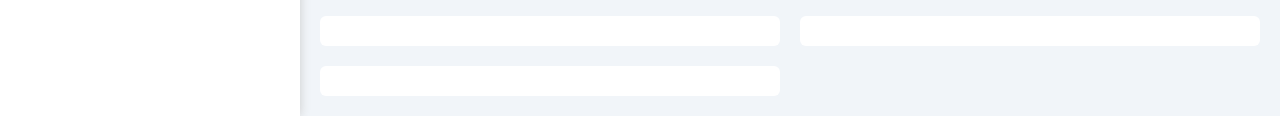
==== commit b3a6024a: "adding post box without add any thing to main css file using just the framwork css file" ====
--- a/index.html
+++ b/index.html
@@ -396,10 +396,71 @@
                             <p class="tt-capital">the web site is ready</p>
                         </div>
                     </div>
+                    <img src="./images/project.png" class="mw-100 d-block ml-auto project-image" alt="">
                 </div>
                 <!-- End Last Project Progress  -->
-                <div class="box bg-white rad-6 p-15"></div>
-                <div class="box bg-white rad-6 p-15"></div>
+                
+                <!-- Start reminders -->
+                <div class="box bg-white rad-6 p-15">
+                    <h2 class="m-15-0">Reminders</h2>
+                    <div class="reminder d-flex aling-c mb-20">
+                        <span class="bg-blue rad-half mr-20"></span>
+                        <div class="detail p-relative">
+                            <h3 class="m-0 mb-5 tt-capital">add four boxs to dashboard </h3>
+                            <p class="c-777 fs-14 m-0">20/07/2024 - 12:00am</p>
+                        </div>
+                    </div>
+                    <div class="reminder d-flex aling-c mb-20">
+                        <span class="bg-orange rad-half mr-20"></span>
+                        <div class="detail p-relative">
+                            <h3 class="m-0 mb-5 tt-capital">solve 5 kata</h3>
+                            <p class="c-777 fs-14 m-0">21/07/2024 - 13:00pm</p>
+                        </div>
+                    </div>
+                    <div class="reminder d-flex aling-c mb-20">
+                        <span class="bg-green rad-half mr-20"></span>
+                        <div class="detail p-relative">
+                            <h3 class="m-0 mb-5 tt-capital">upload to github</h3>
+                            <p class="c-777 fs-14 m-0">19/07/2024 - 08:00am</p>
+                        </div>
+                    </div>
+                    <div class="reminder d-flex aling-c mb-20">
+                        <span class="bg-red rad-half mr-20"></span>
+                        <div class="detail p-relative">
+                            <h3 class="m-0 mb-5 tt-capital">show the notes</h3>
+                            <p class="c-777 fs-14 m-0">19/07/2024 - 00:01am</p>
+                        </div>
+                    </div>
+                </div>
+                <!-- End reminders -->
+
+                <!-- Start last post  -->
+                <div class="box bg-white rad-6 p-15">
+                    <h2 class="m-15-0">Latest Post</h2>
+                    <div class="post">
+                        <div class="head d-flex aling-c pt-15 pb-15 sp-border">
+                            <img src="./images/user-profile.jpeg" alt="" class="rad-half mw-100 mr-10">
+                            <div class="info">
+                                <h4 class="m-0 mb-5">Youssef Bouhdyd</h4>
+                                <span class="tt-capital c-777 fs-14">about 1 minute ago</span>
+                            </div>
+                        </div>
+                        <div class="post-content tt-capital fs-15 lh-16 pt-20 pb-20 sp-border">
+                            Lorem ipsum dolor sit amet consectetur, adipisicing elit. Vel nemo aut totam culpa dolorum corporis dolores ad asperiores corrupti inventore. Nemo qui fuga tempore! Aliquam cupiditate, blanditiis veniam laborum voluptatem dolores culpa nostrum aspernatur iusto quia officiis.
+                        </div>
+                        <div class="reaction d-flex aling-c s-between pt-25">
+                            <div class="lovers c-777">
+                                <i class="fa-regular fa-heart "></i>
+                                <span> 1.3K </span>
+                            </div>
+                            <div class="comments c-777">
+                                <i class="far fa-comment"></i>
+                                <span>200</span>
+                            </div>
+                        </div>
+                    </div>
+                </div>
+                <!-- End last post  -->
                 <div class="box bg-white rad-6 p-15"></div>
                 <div class="box bg-white rad-6 p-15"></div>
                 <div class="box bg-white rad-6 p-15"></div>
--- a/css/framework.css
+++ b/css/framework.css
@@ -104,9 +104,36 @@
 .p-30 {
     padding: 30px;
 }
+.pt-5 {
+    padding-top: 5px;
+}
+.pt-10 {
+    padding-top: 10px;
+}
+.pt-15 {
+    padding-top: 15px;
+}
 .pt-20 {
     padding-top: 20px;
 }
+.pt-25 {
+    padding-top: 25px;
+}
+.pb-5 {
+    padding-bottom: 5px;
+}
+.pb-10 {
+    padding-bottom: 10px;
+}
+.pb-15 {
+    padding-bottom: 15px;
+}
+.pb-20 {
+    padding-bottom: 20px;
+}
+.pb-25 {
+    padding-bottom: 25px;
+}
 .m-0 {
     margin: 0;
 }
@@ -133,6 +160,9 @@
 }
 .mb-25 {
     margin-bottom: 25px;
+}
+.ml-auto {
+    margin-left: auto;
 }
 .ml-20 {
     margin-left: 20px;
@@ -174,6 +204,15 @@
 }
 .fs-14 {
     font-size: 14px;
+}
+.fs-15 {
+    font-size: 15px;
+}
+.lh-16 {
+    line-height: 1.6;
+}
+.lh-18 {
+    line-height: 1.8;
 }
 /* End Font  */
 
@@ -256,4 +295,9 @@
     border-radius: 6px;
     text-transform: capitalize;
 }
+
+/* seperator border  */
+.sp-border {
+    border-bottom: 1px solid #eee;
+}
 /* End Components  */--- a/css/dashboard.css
+++ b/css/dashboard.css
@@ -394,7 +394,7 @@
 }
 
 .dashboard-content .box .reports .report:not(:last-child) {
-    border-bottom: 1px solid #ddd;
+    border-bottom: 1px solid #eee;
 }
 
 @media (min-width:768px) {
@@ -419,7 +419,7 @@
 }
 
 .dashboard-content .box .tasks .task:not(:last-child) {
-    border-bottom: 1px solid #ddd;
+    border-bottom: 1px solid #eee;
 }
 
 .dashboard-content .box .tasks .task.done {
@@ -443,7 +443,7 @@
 }
 
 .dashboard-content .box .files .file:not(:last-child) {
-    border-bottom: 1px solid #ddd;
+    border-bottom: 1px solid #eee;
 }
 
 .dashboard-content .box .files .file img {
@@ -488,4 +488,55 @@
 .dashboard-content .box .pointes .point span.next::after  {
     background-color: #CCE3FF;
 }
-/* End last projects  */+
+.dashboard-content .box .project-image {
+    width: 150px;
+    animation: fly 2s ease-in;
+}
+
+@keyframes fly {
+    0% {
+        transform: translateY(0);
+    }
+    100% {
+        transform: translateY(-500px);
+    }
+}
+/* End last projects  */
+
+/* Start reminders  */
+
+.dashboard-content .box .reminder > span {
+    width: 20px;
+    height: 20px;
+}
+
+.dashboard-content .box .reminder > div {
+    padding: 5px 20px;
+}
+
+.dashboard-content .box .reminder .detail::before {
+    content: "";
+    position: absolute;
+    width: 3px;
+    height: 100%;
+    top: 0;
+    left: 0;
+}
+
+.dashboard-content .box .reminder:nth-of-type(1) .detail::before{
+    background-color: var(--blue-color);
+}
+
+.dashboard-content .box .reminder:nth-of-type(2) .detail::before{
+    background-color: var(--orange-color);
+}
+.dashboard-content .box .reminder:nth-of-type(3) .detail::before{
+    background-color: var(--green-color);
+}
+
+.dashboard-content .box .reminder:nth-of-type(4) .detail::before{
+    background-color: var(--red-color);
+}
+
+/* End reminders  */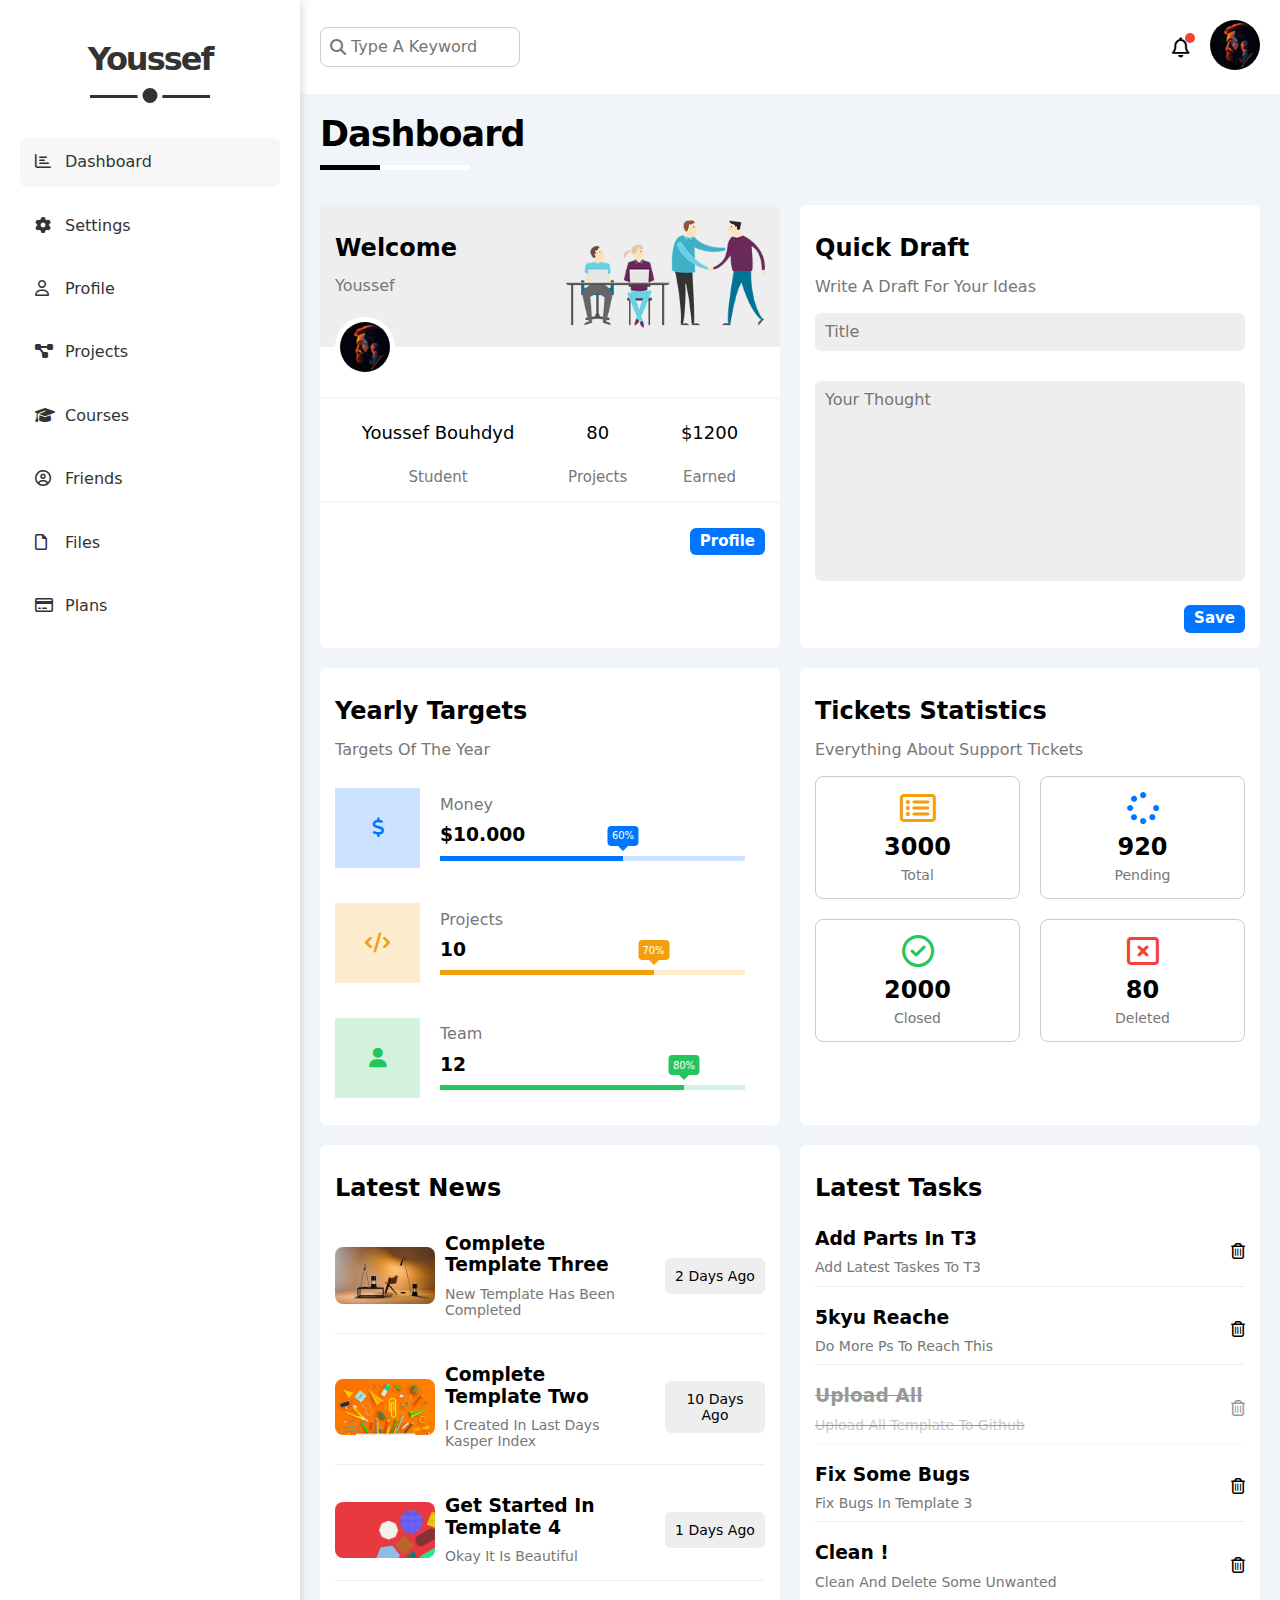
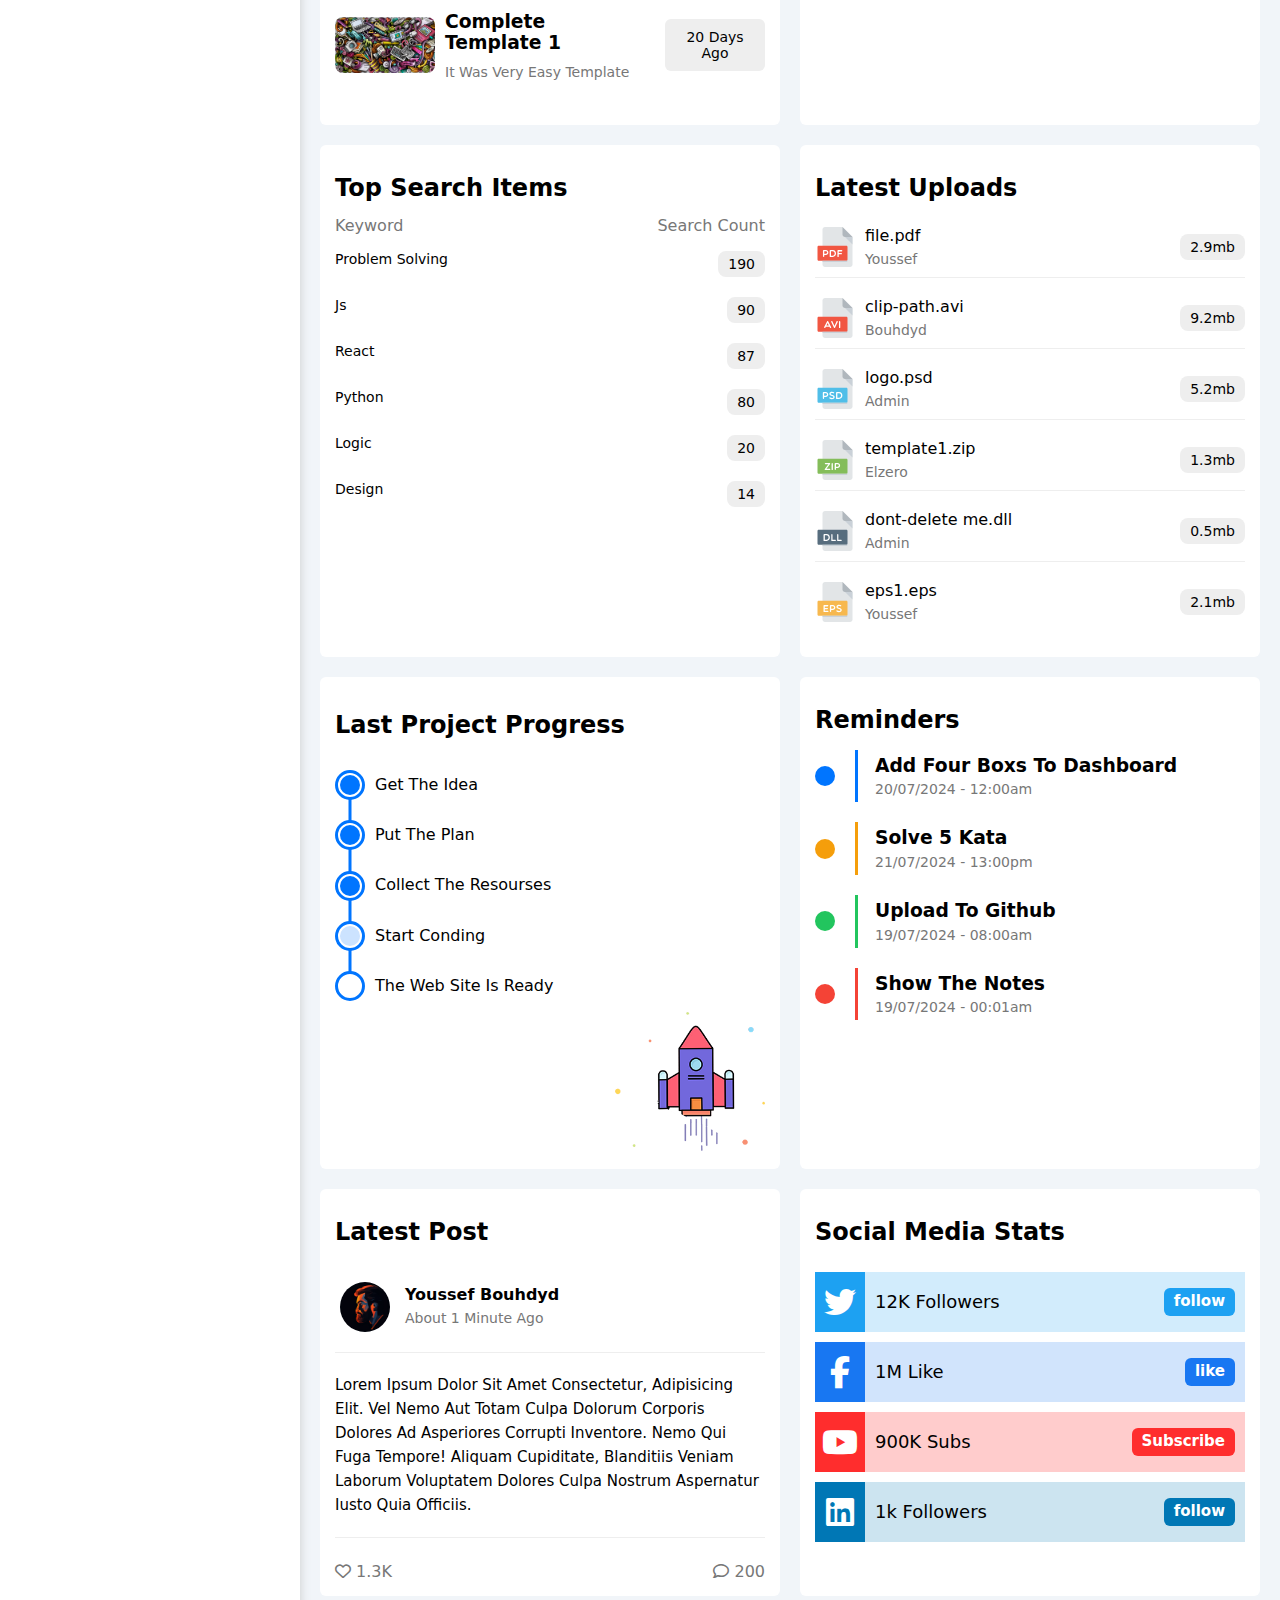
==== commit c7972583: "add social links box" ====
--- a/index.html
+++ b/index.html
@@ -461,10 +461,32 @@
                     </div>
                 </div>
                 <!-- End last post  -->
-                <div class="box bg-white rad-6 p-15"></div>
-                <div class="box bg-white rad-6 p-15"></div>
-                <div class="box bg-white rad-6 p-15"></div>
-                <div class="box bg-white rad-6 p-15"></div>
+                
+                <!-- Start Social media stats  -->
+                <div class="box bg-white rad-6 p-15">
+                    <h2 class="m-15-0">Social Media Stats</h2>
+                    <div class="social twitter p-relative  full-w tt-capital d-flex aling-c mt-25 ">
+                        <span class="p-absolute flex-center left-0"><i class="fab fa-twitter fa-2x c-white"></i></span>
+                        <span class="fs-18">12K followers</span>
+                        <span class="p-absolute p-5-10 primary-button"><a class="c-white" href="http://www.twitter.com">follow</a></span>
+                    </div>
+                    <div class="social facebook p-relative  full-w tt-capital d-flex aling-c mt-10 ">
+                        <span class="p-absolute flex-center left-0"><i class="fab fa-facebook-f fa-2x c-white"></i></span>
+                        <span class="fs-18">1M like</span>
+                        <span class="p-absolute p-5-10 primary-button"><a href="http://www.facebook.com" class="c-white">like</a></span>
+                    </div>
+                    <div class="social youtube p-relative  full-w tt-capital d-flex aling-c mt-10 ">
+                        <span class="p-absolute flex-center left-0"><i class="fab fa-youtube fa-2x c-white"></i></span>
+                        <span class="fs-18">900K subs </span>
+                        <span class="p-absolute p-5-10 primary-button"><a href="http://www.youtube.com" class="c-white">subscribe</a></span>
+                    </div>
+                    <div class="social linkedin p-relative  full-w tt-capital d-flex aling-c mt-10 ">
+                        <span class="p-absolute flex-center left-0"><i class="fab fa-linkedin fa-2x c-white"></i></span>
+                        <span class="fs-18">1k followers</span>
+                        <span class="p-absolute p-5-10 primary-button"><a href="http://www.linkedin.com" class="c-white">follow</a></span>
+                    </div>
+                </div>
+                <!-- Start Social media stats  -->
             </div>
             <!-- End Dashboard Content  -->
         </div>
--- a/css/framework.css
+++ b/css/framework.css
@@ -50,29 +50,32 @@
 /* Start box  */
 
 /* Start Color  */
+.c-white {
+    color: #fff;
+}
+.c-777 {
+    color: #777;
+}
+.black-c {
+    color: #000;
+}
+.blue-c {
+    color: var(--blue-color);
+}
+.green-c {
+    color: var(--green-color);
+}
+.orange-c {
+    color: var(--orange-color);
+}
+.red-c {
+    color: var(--red-color);
+}
 .bg-white {
     background-color: white;
 }
 .bg-eee {
     background-color: #EEEEEE;
-}
-.c-777 {
-    color: #777;
-}
-.black-c {
-    color: #000;
-}
-.blue-c {
-    color: var(--blue-color);
-}
-.green-c {
-    color: var(--green-color);
-}
-.orange-c {
-    color: var(--orange-color);
-}
-.red-c {
-    color: var(--red-color);
 }
 .bg-blue {
     background-color: var(--blue-color);
@@ -140,6 +143,21 @@
 .m-15-0 {
     margin: 15px 0;
 }
+.mt-5 {
+    margin-top: 5px;
+}
+.mt-10 {
+    margin-top: 10px;
+}
+.mt-15 {
+    margin-top: 15px;
+}
+.mt-20 {
+    margin-top: 20px;
+}
+.mt-25 {
+    margin-top: 25px;
+}
 .mr-10 {
     margin-right: 10px;
 }
@@ -190,6 +208,30 @@
     left: 50%;
     transform: translateX(-50%);
 }
+.top-0 {
+    top: 0;
+}
+.top-100 {
+    top: 100%;
+}
+.right-0 {
+    right: 0;
+}
+.right-100 {
+    right: 100%;
+}
+.bottom-0 {
+    bottom: 0;
+}
+.bottom-100 {
+    bottom: 100%;
+}
+.left-0 {
+    left: 0;
+}
+.left-100 {
+    left: 100%;
+}
 /* End Postion  */
 
 /* Start Font  */
@@ -207,6 +249,15 @@
 }
 .fs-15 {
     font-size: 15px;
+}
+.fs-17 {
+    font-size: 17px;
+}
+.fs-18 {
+    font-size: 18px;
+}
+.fs-19 {
+    font-size: 19px;
 }
 .lh-16 {
     line-height: 1.6;
--- a/css/dashboard.css
+++ b/css/dashboard.css
@@ -539,4 +539,75 @@
     background-color: var(--red-color);
 }
 
-/* End reminders  */+/* End reminders  */
+
+/* Start Post  */
+
+/* There is nothing  */
+
+/* End Post  */
+
+/* Start Social  */
+
+.dashboard-content .box .social {
+    padding: 15px 10px 15px 60px;
+    height: 60px;
+}
+
+.dashboard-content .box .social.twitter {
+    background-color: #D2ECFC;
+}
+
+.dashboard-content .box .social.facebook {
+    background-color: #D1E4FC;
+}
+
+.dashboard-content .box .social.youtube {
+    background-color: #FFCCCC;
+}
+.dashboard-content .box .social.linkedin {
+    background-color: #CCE4F0;
+}
+
+.dashboard-content .box .social span:first-of-type {
+    width: 50px;
+    height: 100%;
+    z-index: 1;
+}
+
+.dashboard-content .box .social.twitter span:first-of-type  {
+    background-color: #1DA1F2;
+}
+
+.dashboard-content .box .social.facebook span:first-of-type  {
+    background-color: #1877F2;
+}
+
+.dashboard-content .box .social.youtube span:first-of-type  {
+    background-color: #FF2D2D;
+}
+
+.dashboard-content .box .social.linkedin span:first-of-type  {
+    background-color: #0077B5;
+}
+
+.dashboard-content .box .social span:last-of-type {
+    right: 10px;
+}
+
+.dashboard-content .box .social.twitter span:last-of-type {
+    background-color: #1DA1F2;
+}
+
+.dashboard-content .box .social.facebook span:last-of-type {
+    background-color: #1877F2;
+}
+
+.dashboard-content .box .social.youtube span:last-of-type {
+    background-color: #FF2D2D;
+}
+
+.dashboard-content .box .social.linkedin span:last-of-type {
+    background-color: #0077B5;
+}
+/* End Social  */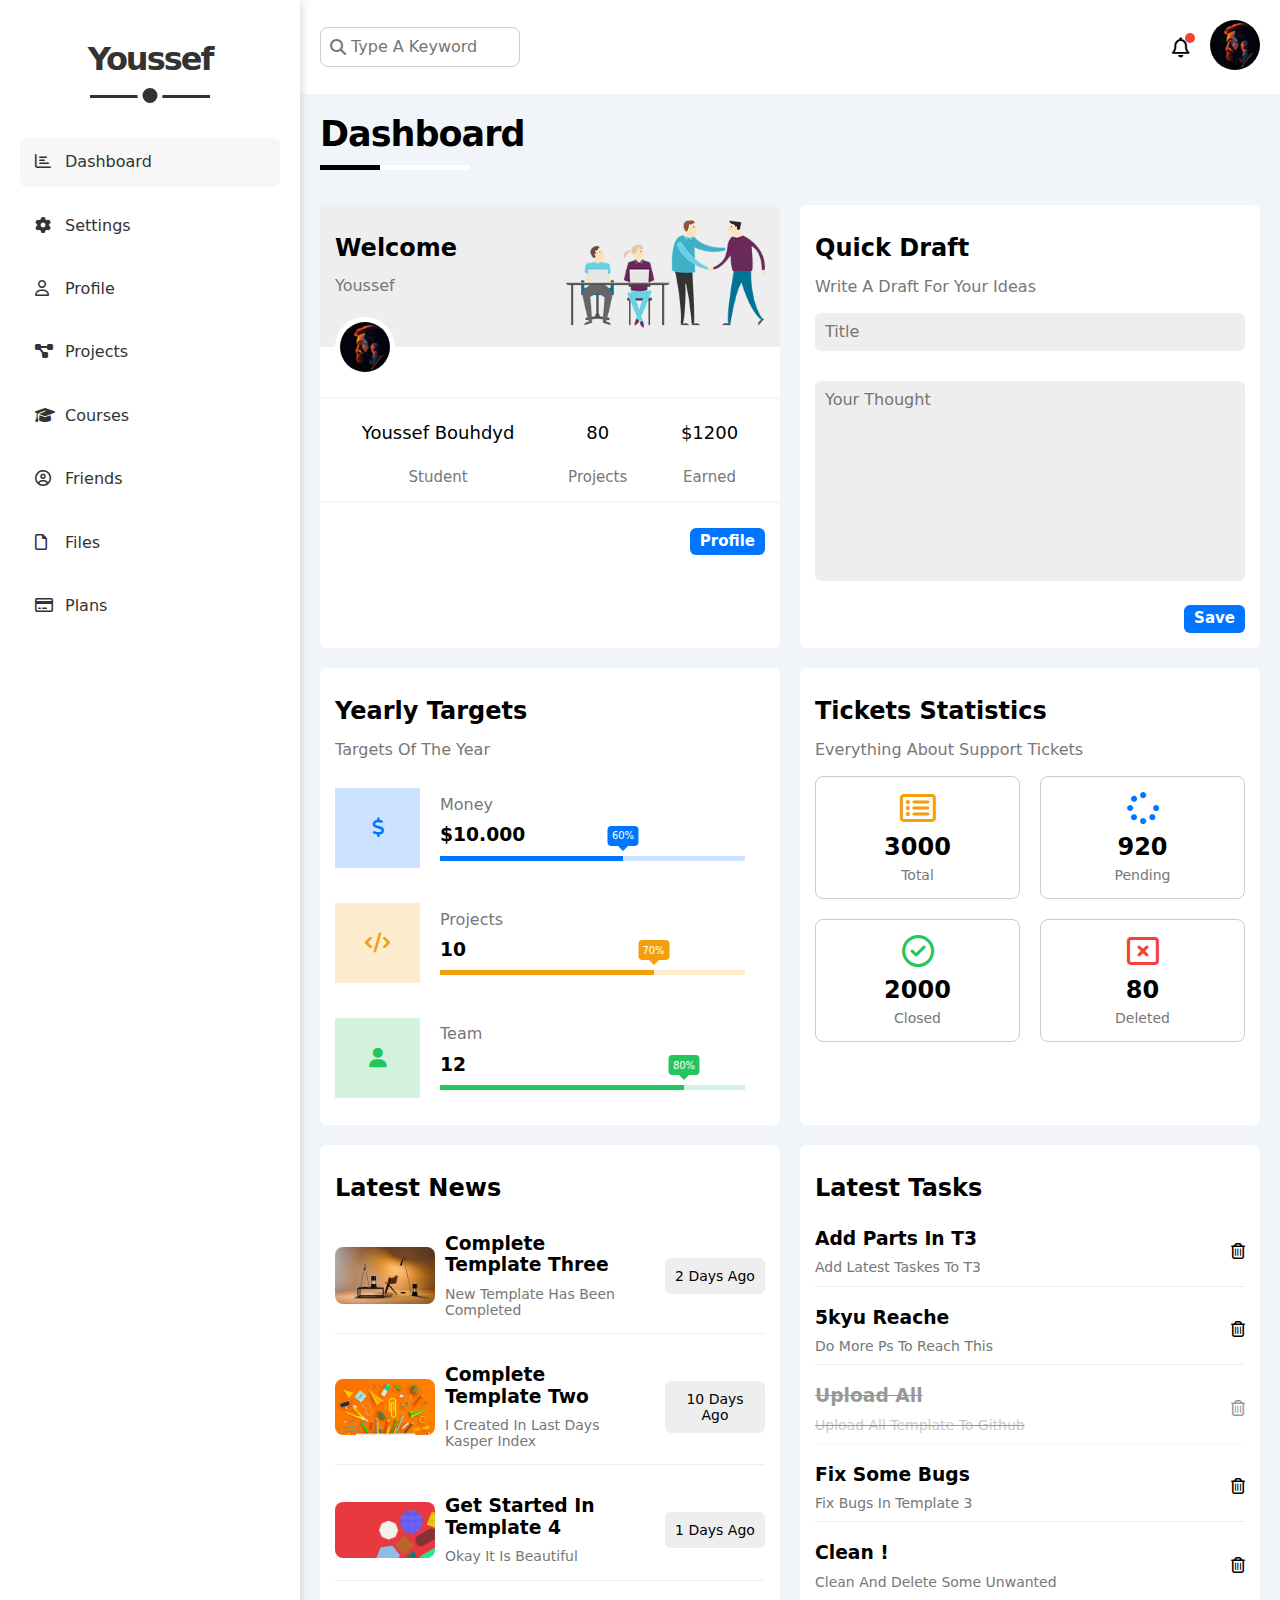
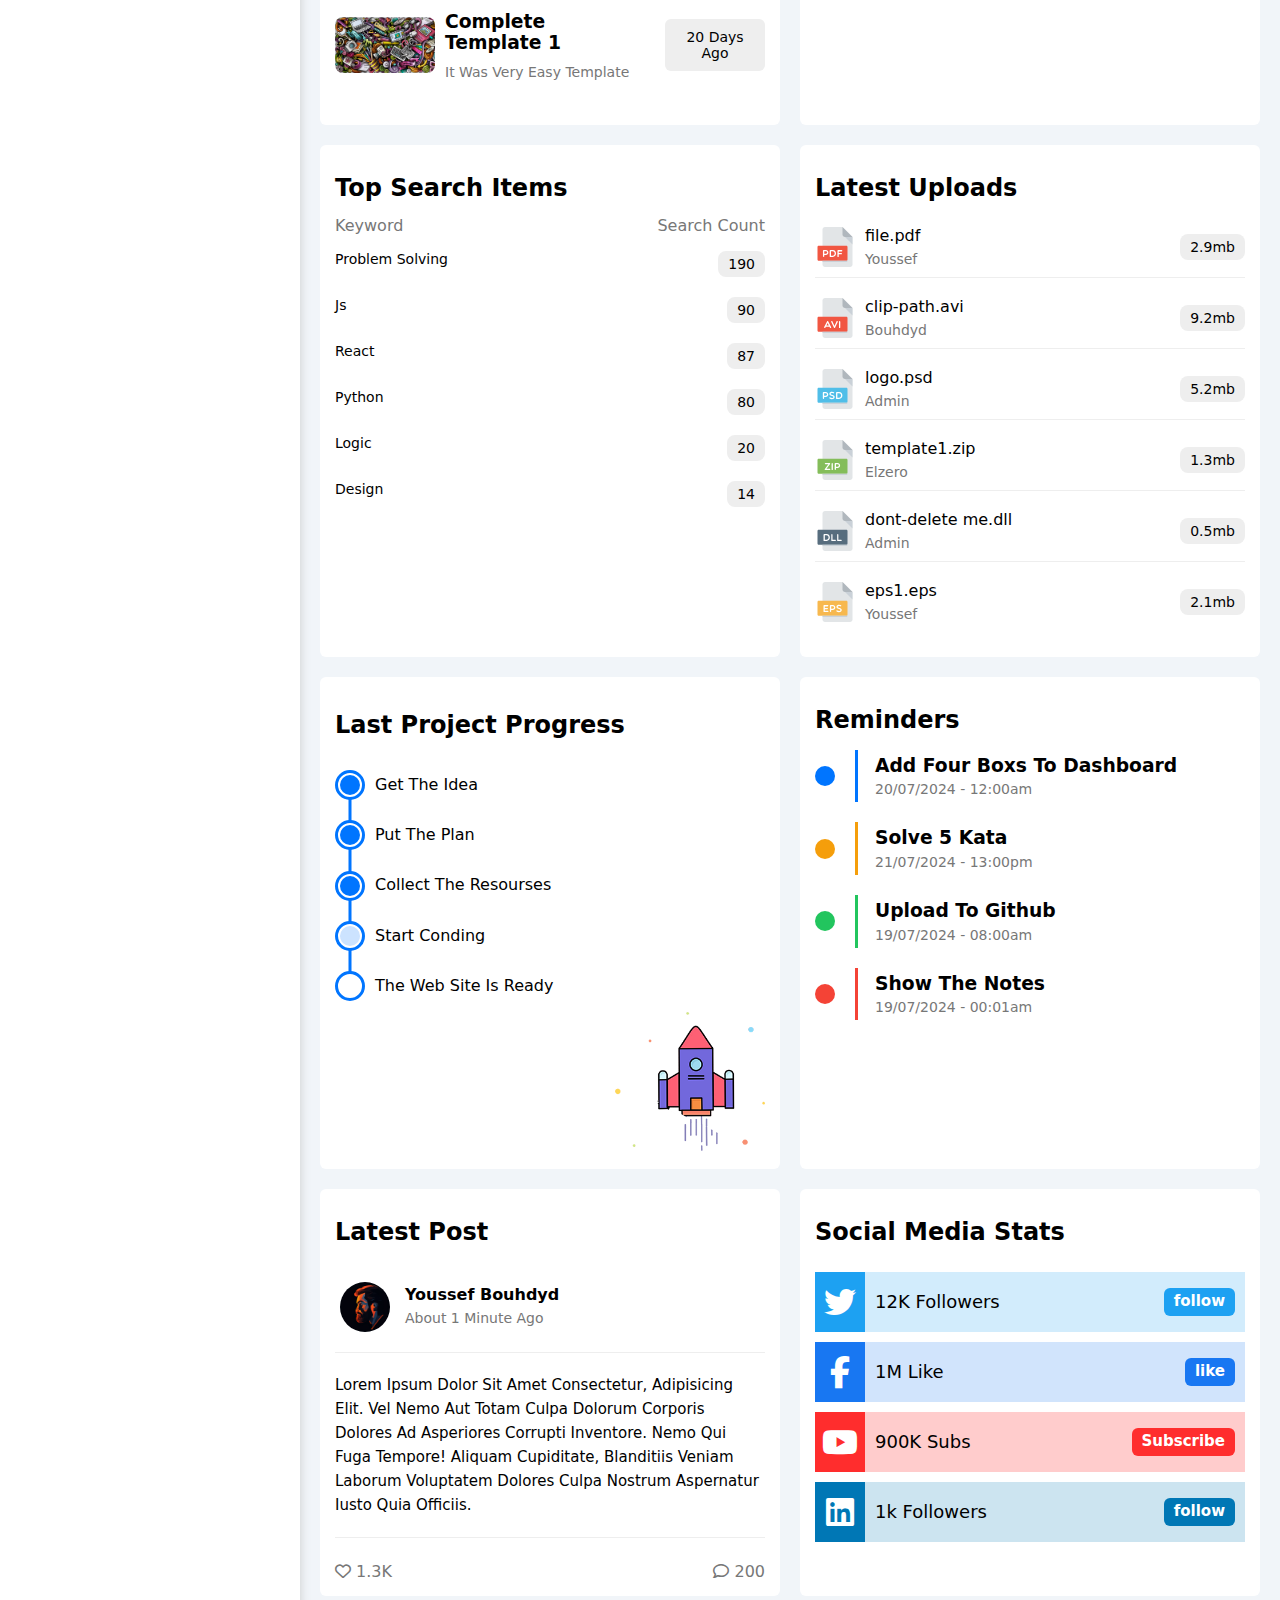
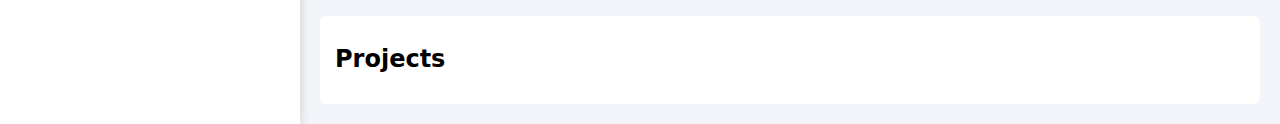
==== commit 1f129079: "add grid-column: 1 / -1 of last part in dashboard" ====
--- a/index.html
+++ b/index.html
@@ -487,6 +487,12 @@
                     </div>
                 </div>
                 <!-- Start Social media stats  -->
+                
+                <!-- Start Projects  -->
+                <div class="projects bg-white rad-6 p-15">
+                    <h2 class="m-15-0">Projects</h2>
+                </div>
+                <!-- End Projects  -->
             </div>
             <!-- End Dashboard Content  -->
         </div>
--- a/css/dashboard.css
+++ b/css/dashboard.css
@@ -610,4 +610,11 @@
 .dashboard-content .box .social.linkedin span:last-of-type {
     background-color: #0077B5;
 }
-/* End Social  */+
+/* End Social  */
+
+/* Start Projects  */
+.dashboard-content .projects {
+    grid-column: 1 / -1;
+}
+/* ENd Projects  */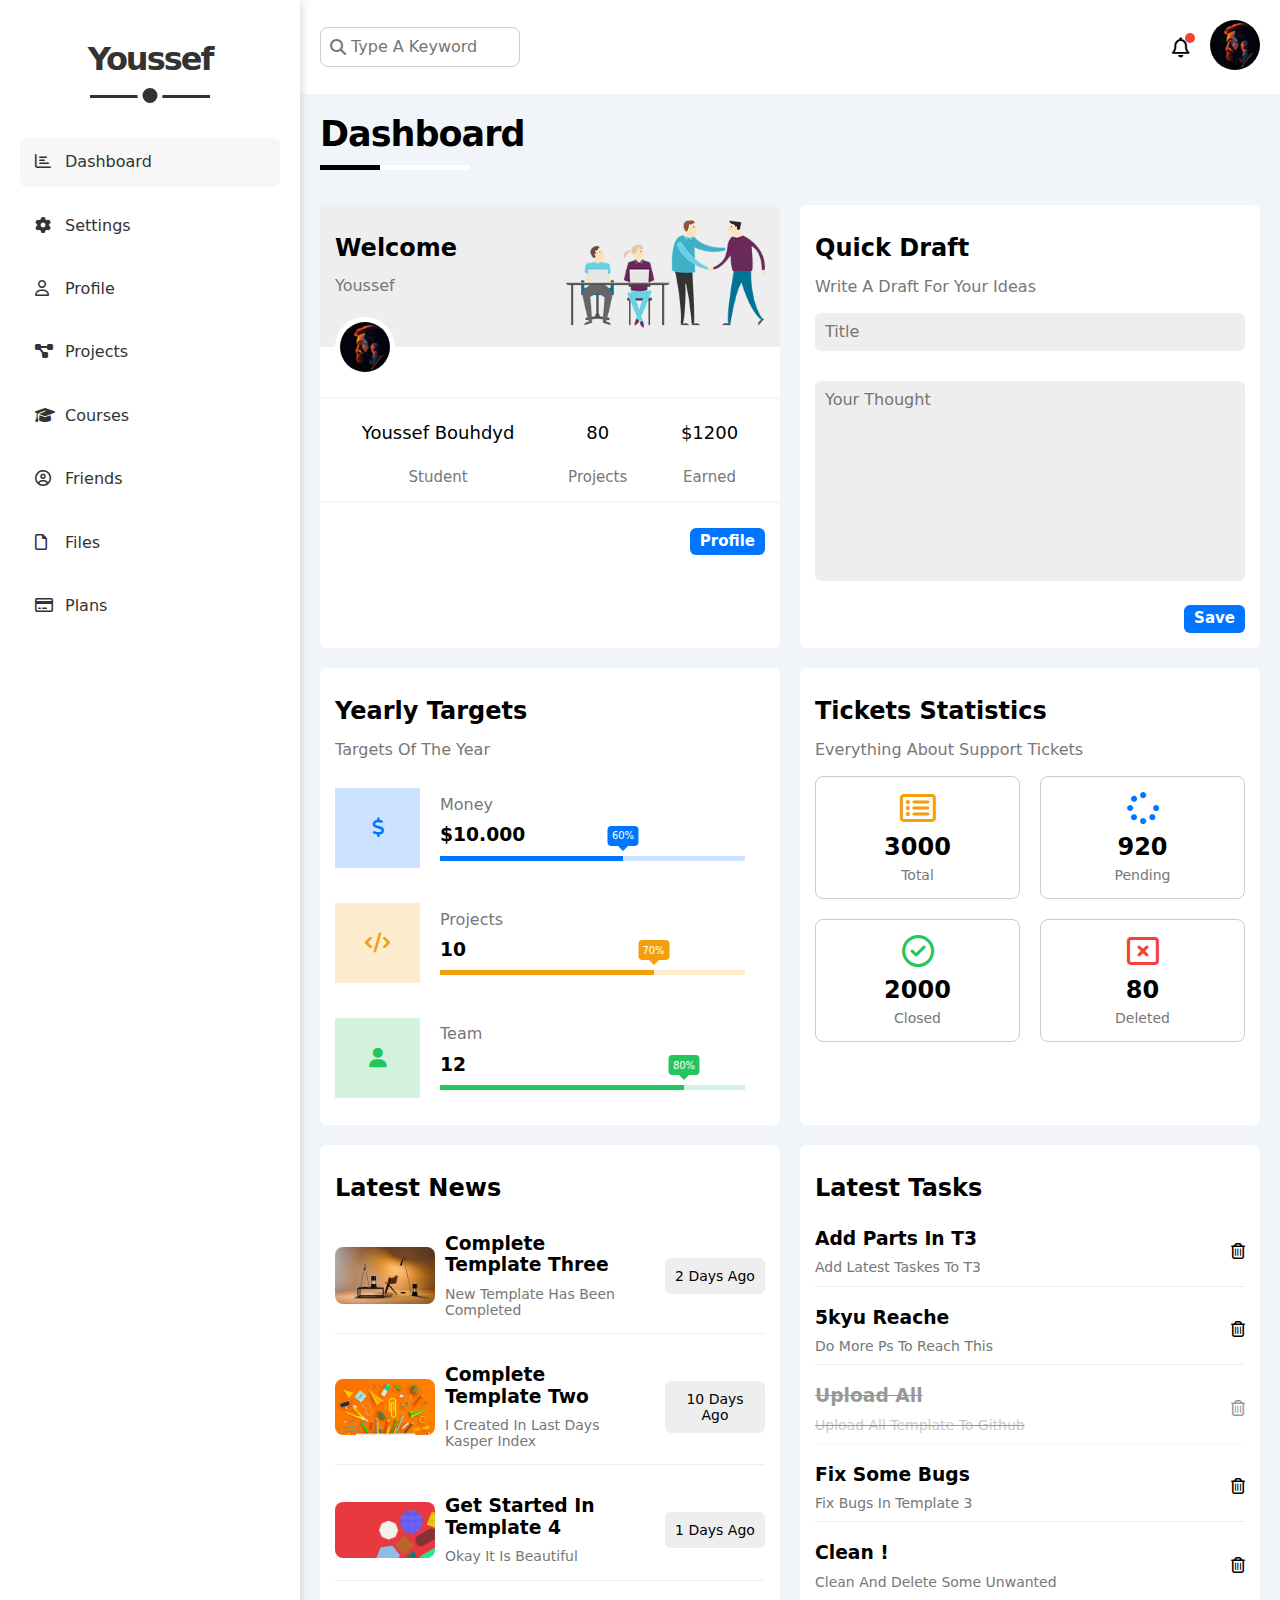
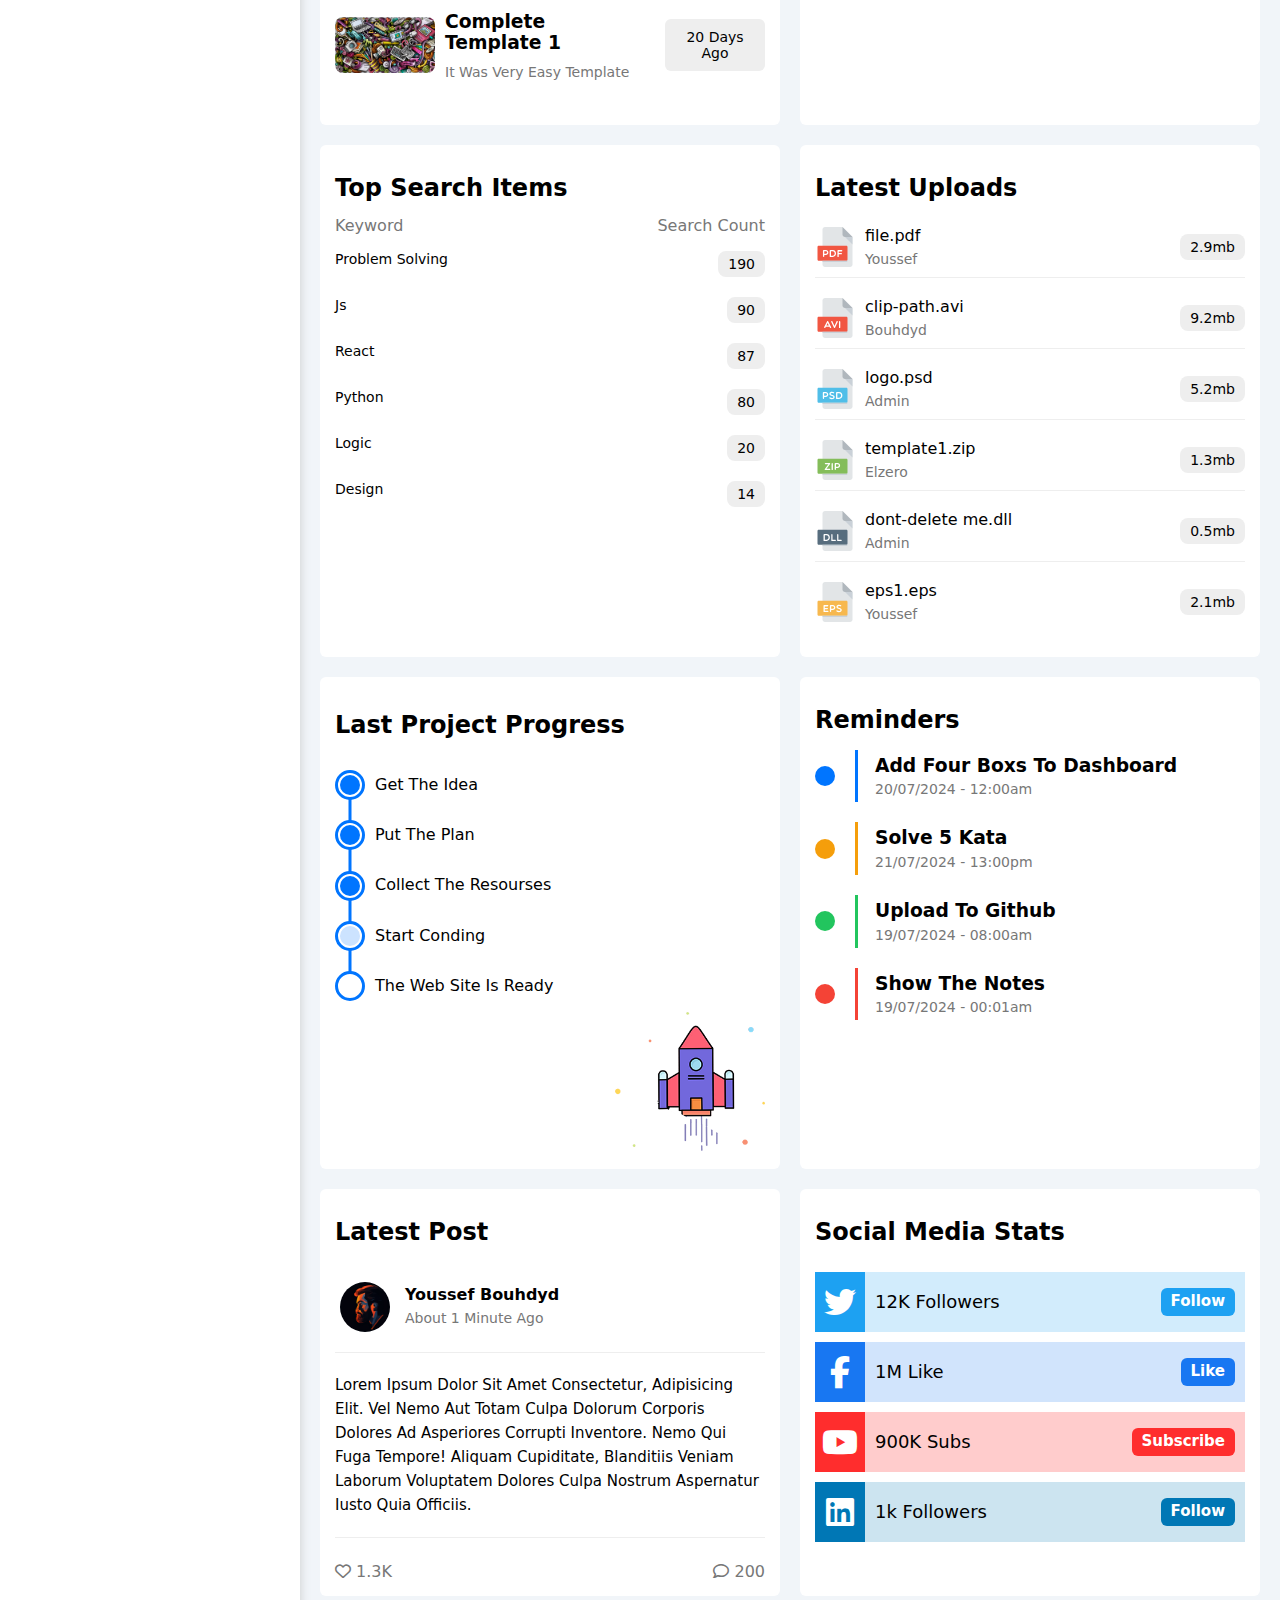
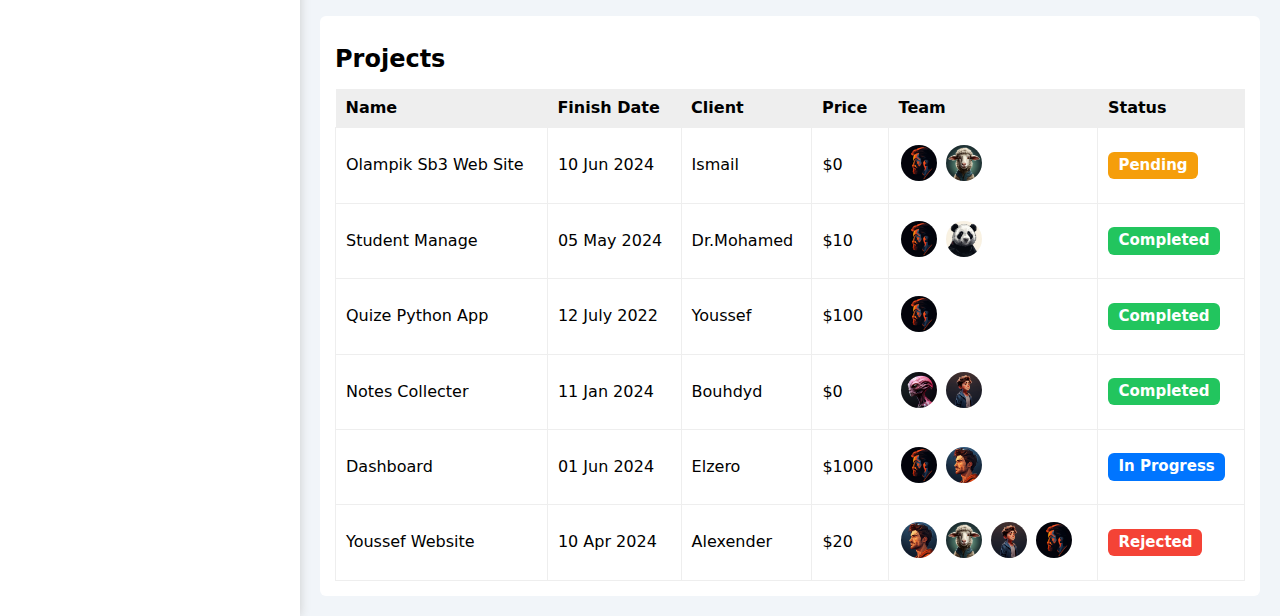
==== commit aa25a2aa: "add projects table" ====
--- a/index.html
+++ b/index.html
@@ -491,6 +491,83 @@
                 <!-- Start Projects  -->
                 <div class="projects bg-white rad-6 p-15">
                     <h2 class="m-15-0">Projects</h2>
+                    <table class="full-w txt-l">
+                        <tr class="bg-eee ">
+                            <th class="p-10">Name</th>
+                            <th class="p-10">Finish Date</th>
+                            <th class="p-10">Client</th>
+                            <th class="p-10">Price</th>
+                            <th class="p-10">Team</th>
+                            <th class="p-10">Status</th>
+                        </tr>
+                        <tr>
+                            <td class="tt-capital">Olampik Sb3 web site</td>
+                            <td class="tt-capital">10 Jun 2024</td>
+                            <td class="tt-capital">Ismail</td>
+                            <td class="tt-capital">$0</td>
+                            <td class="tt-capital">
+                                <img src="./images/user-profile.jpeg" alt="" class="mw-100 rad-half">
+                                <img src="./images/team1.jpeg" alt="" class="mw-100 rad-half">
+                            </td>
+                            <td class="tt-capital"><span class="primary-button bg-orange"> Pending </span></td>
+                        </tr>
+                        <tr>
+                            <td class="tt-capital">Student Manage</td>
+                            <td class="tt-capital">05 May 2024</td>
+                            <td class="tt-capital">Dr.Mohamed</td>
+                            <td class="tt-capital">$10</td>
+                            <td class="tt-capital">
+                                <img src="./images/user-profile.jpeg" alt="" class="mw-100 rad-half">
+                                <img src="./images/team3.jpeg" alt="" class="mw-100 rad-half">
+                            </td>
+                            <td class="tt-capital "><span class="primary-button bg-green">completed</span></td>
+                        </tr>
+                        <tr>
+                            <td class="tt-capital">Quize python app</td>
+                            <td class="tt-capital">12 July 2022</td>
+                            <td class="tt-capital">Youssef</td>
+                            <td class="tt-capital">$100</td>
+                            <td class="tt-capital">
+                                <img src="./images/user-profile.jpeg" alt="" class="mw-100 rad-half">
+                            </td>
+                            <td class="tt-capital "><span class="primary-button bg-green">completed</span></td>
+                        </tr>
+                        <tr>
+                            <td class="tt-capital">Notes Collecter</td>
+                            <td class="tt-capital">11 Jan 2024</td>
+                            <td class="tt-capital">Bouhdyd</td>
+                            <td class="tt-capital">$0</td>
+                            <td class="tt-capital">
+                                <img src="./images/team2.jpeg" alt="" class="mw-100 rad-half">
+                                <img src="./images/team5.jpeg" alt="" class="mw-100 rad-half">
+                            </td>
+                            <td class="tt-capital "><span class="primary-button bg-green">completed</span></td>
+                        </tr>
+                        <tr>
+                            <td class="tt-capital">Dashboard</td>
+                            <td class="tt-capital">01 Jun 2024</td>
+                            <td class="tt-capital">Elzero</td>
+                            <td class="tt-capital">$1000</td>
+                            <td class="tt-capital">
+                                <img src="./images/user-profile.jpeg" alt="" class="mw-100 rad-half">
+                                <img src="./images/team4.jpeg" alt="" class="mw-100 rad-half">
+                            </td>
+                            <td class="tt-capital"><span class="primary-button bg-blue">In progress</span></td>
+                        </tr>
+                        <tr>
+                            <td class="tt-capital">Youssef Website</td>
+                            <td class="tt-capital">10 apr 2024</td>
+                            <td class="tt-capital">Alexender</td>
+                            <td class="tt-capital">$20</td>
+                            <td class="tt-capital">
+                                <img src="./images/team4.jpeg" alt="" class="mw-100 rad-half">
+                                <img src="./images/team1.jpeg" alt="" class="mw-100 rad-half">
+                                <img src="./images/team5.jpeg" alt="" class="mw-100 rad-half">
+                                <img src="./images/user-profile.jpeg" alt="" class="mw-100 rad-half">
+                            </td>
+                            <td class="tt-capital"><span class="primary-button bg-red">rejected</span></td>
+                        </tr>
+                    </table>
                 </div>
                 <!-- End Projects  -->
             </div>
--- a/css/framework.css
+++ b/css/framework.css
@@ -238,6 +238,12 @@
 .txt-c {
     text-align: center;
 }
+.txt-l {
+    text-align: left;
+}
+.txt-r {
+    text-align: right;
+}
 .tt-capital {
     text-transform: capitalize;
 }
@@ -345,6 +351,10 @@
     font-size: 15px;
     border-radius: 6px;
     text-transform: capitalize;
+    display: flex;
+    justify-content: center;
+    align-items: center;
+    width: fit-content;
 }
 
 /* seperator border  */
--- a/css/dashboard.css
+++ b/css/dashboard.css
@@ -617,4 +617,22 @@
 .dashboard-content .projects {
     grid-column: 1 / -1;
 }
+
+.dashboard-content .projects table {
+    border-collapse: collapse;
+}
+
+.dashboard-content .projects table td{
+    padding: 15px 10px;
+    border: 1px solid #eee;
+}
+
+.dashboard-content .projects table img {
+    width: 40px;
+    border: 2px solid #fff;
+}
+
+/* .dashboard-content .projects table td img:not(:first-child) {
+    left: -20px;
+} */
 /* ENd Projects  */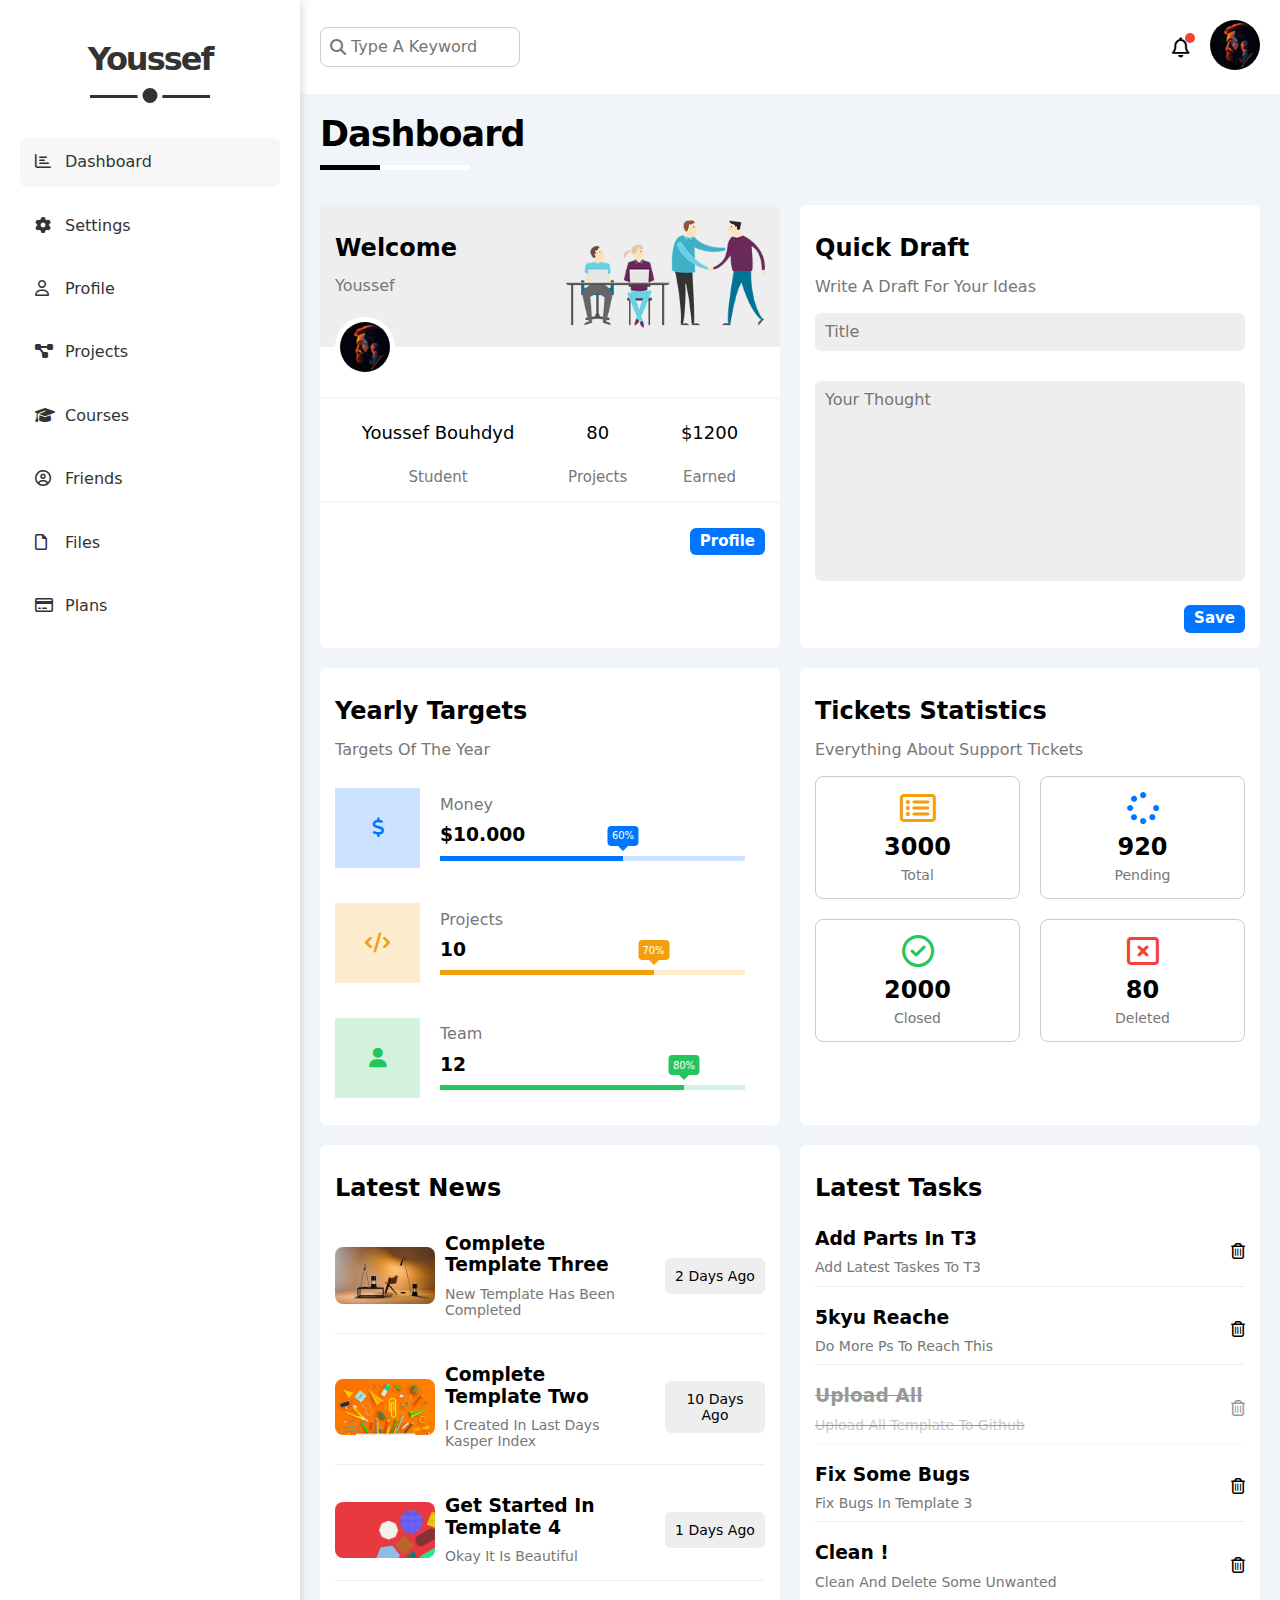
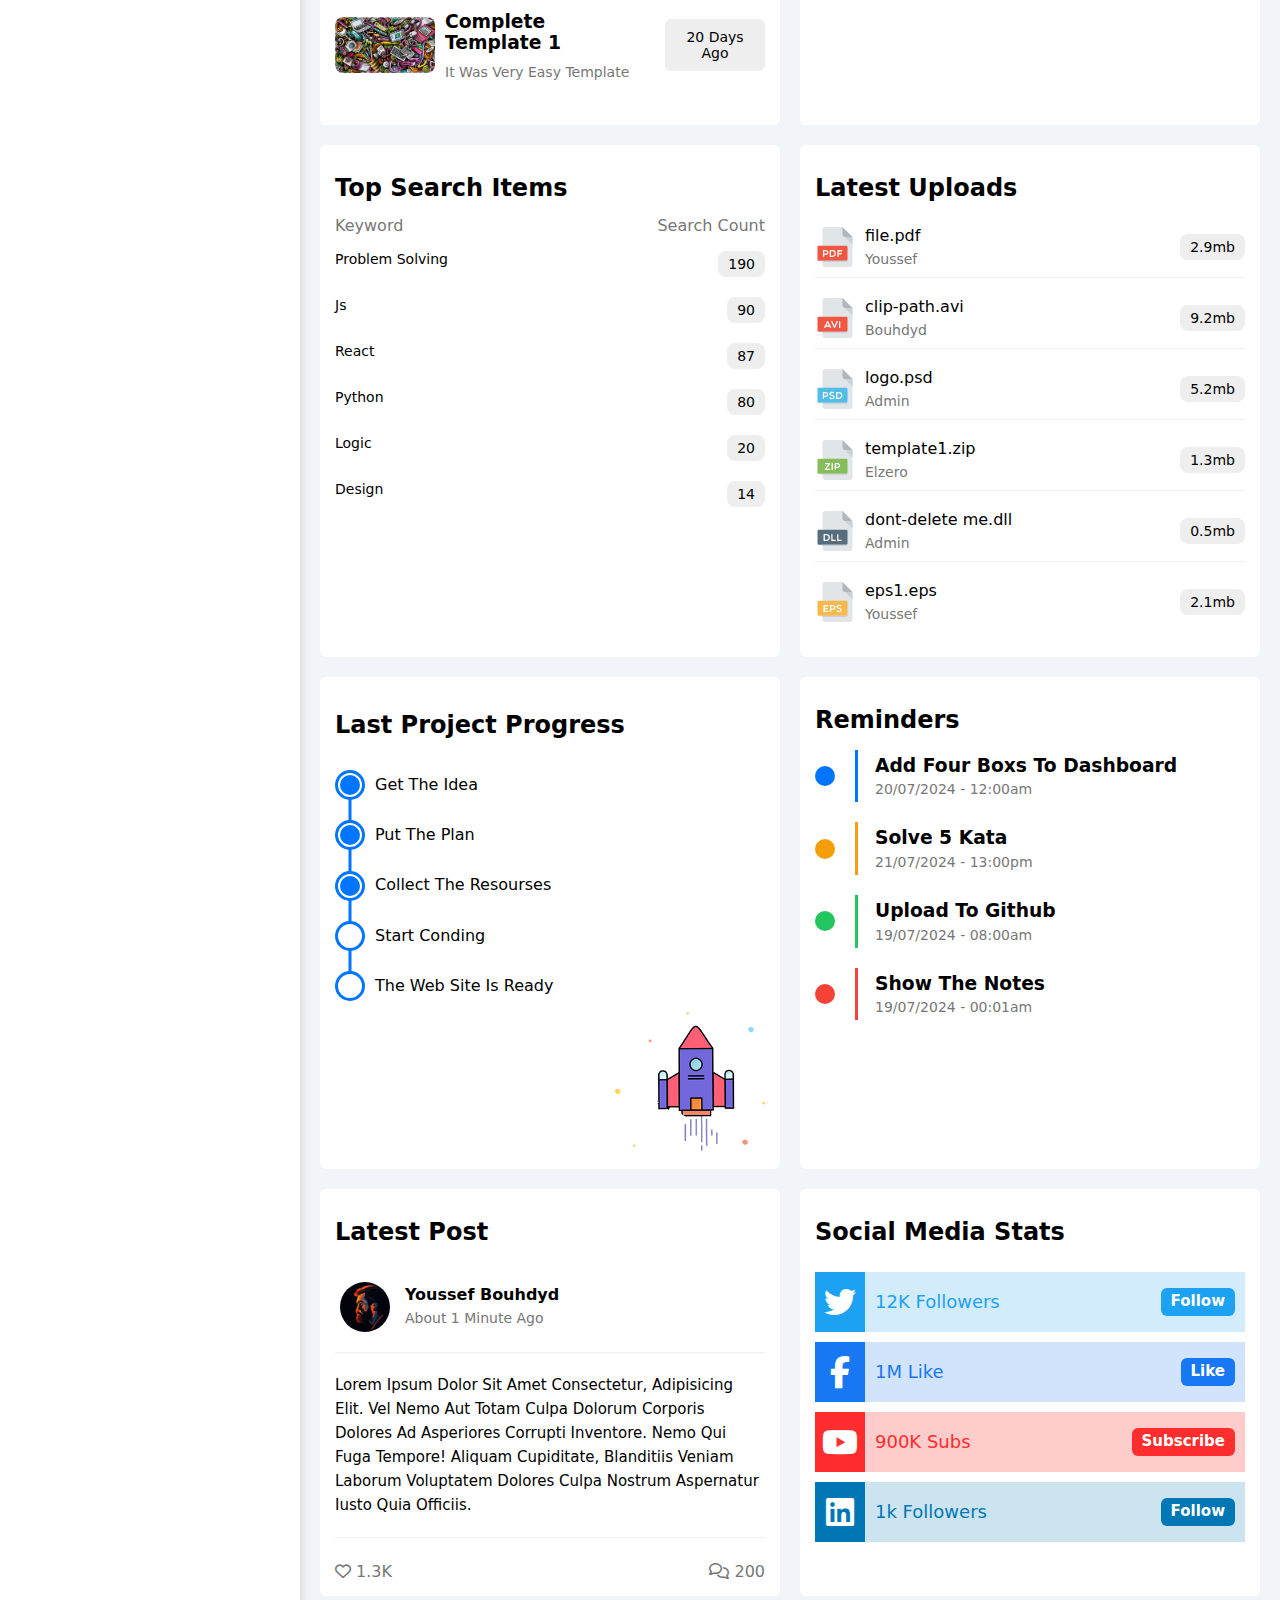
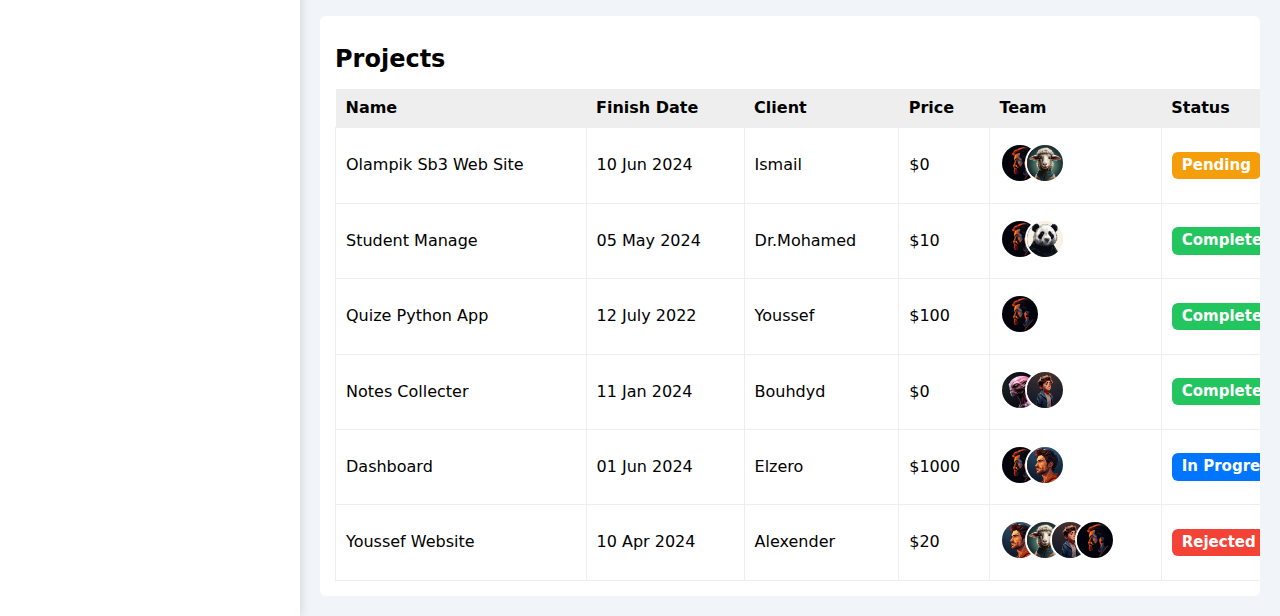
==== commit cdc930f7: "finish the first page (main dashboard page )" ====
--- a/index.html
+++ b/index.html
@@ -454,7 +454,7 @@
                                 <span> 1.3K </span>
                             </div>
                             <div class="comments c-777">
-                                <i class="far fa-comment"></i>
+                                <i class="far fa-comments"></i>
                                 <span>200</span>
                             </div>
                         </div>
@@ -486,7 +486,7 @@
                         <span class="p-absolute p-5-10 primary-button"><a href="http://www.linkedin.com" class="c-white">follow</a></span>
                     </div>
                 </div>
-                <!-- Start Social media stats  -->
+                <!-- End Social media stats  -->
                 
                 <!-- Start Projects  -->
                 <div class="projects bg-white rad-6 p-15">
--- a/css/framework.css
+++ b/css/framework.css
@@ -302,6 +302,9 @@
     .txt-c-mobile {
         text-align: center;
     }
+}
+.responsive-table {
+    overflow-x: auto;
 }
 /* End Responsive  */
 
--- a/css/dashboard.css
+++ b/css/dashboard.css
@@ -115,6 +115,10 @@
     background-color: #f7f7f7;
 }
 /* End side bar  */
+
+.page .content {
+    overflow: hidden;
+}
 
 /* Start Page Header  */
 .header .search i{
@@ -486,7 +490,7 @@
 }
 
 .dashboard-content .box .pointes .point span.next::after  {
-    background-color: #CCE3FF;
+    animation: color-change .8s linear infinite alternate;
 }
 
 .dashboard-content .box .project-image {
@@ -500,6 +504,15 @@
     }
     100% {
         transform: translateY(-500px);
+    }
+}
+
+@keyframes color-change {
+    from {
+        background-color: #fff;
+    }
+    to {
+        background-color: #CCE3FF;
     }
 }
 /* End last projects  */
@@ -556,17 +569,21 @@
 
 .dashboard-content .box .social.twitter {
     background-color: #D2ECFC;
+    color: #1DA1F2;
 }
 
 .dashboard-content .box .social.facebook {
     background-color: #D1E4FC;
+    color: #1877F2;
 }
 
 .dashboard-content .box .social.youtube {
     background-color: #FFCCCC;
+    color: #FF2D2D;
 }
 .dashboard-content .box .social.linkedin {
     background-color: #CCE4F0;
+    color: #0077B5;
 }
 
 .dashboard-content .box .social span:first-of-type {
@@ -616,10 +633,12 @@
 /* Start Projects  */
 .dashboard-content .projects {
     grid-column: 1 / -1;
+    overflow-x: auto;
 }
 
 .dashboard-content .projects table {
     border-collapse: collapse;
+    min-width: 1000px;
 }
 
 .dashboard-content .projects table td{
@@ -630,9 +649,15 @@
 .dashboard-content .projects table img {
     width: 40px;
     border: 2px solid #fff;
-}
-
-/* .dashboard-content .projects table td img:not(:first-child) {
-    left: -20px;
-} */
+    position: relative;
+    z-index: 0;
+}
+
+.dashboard-content .projects table img:hover {
+    z-index: 1;
+}
+
+.dashboard-content .projects table td img:not(:first-child) {
+    margin-left: -20px;
+}
 /* ENd Projects  */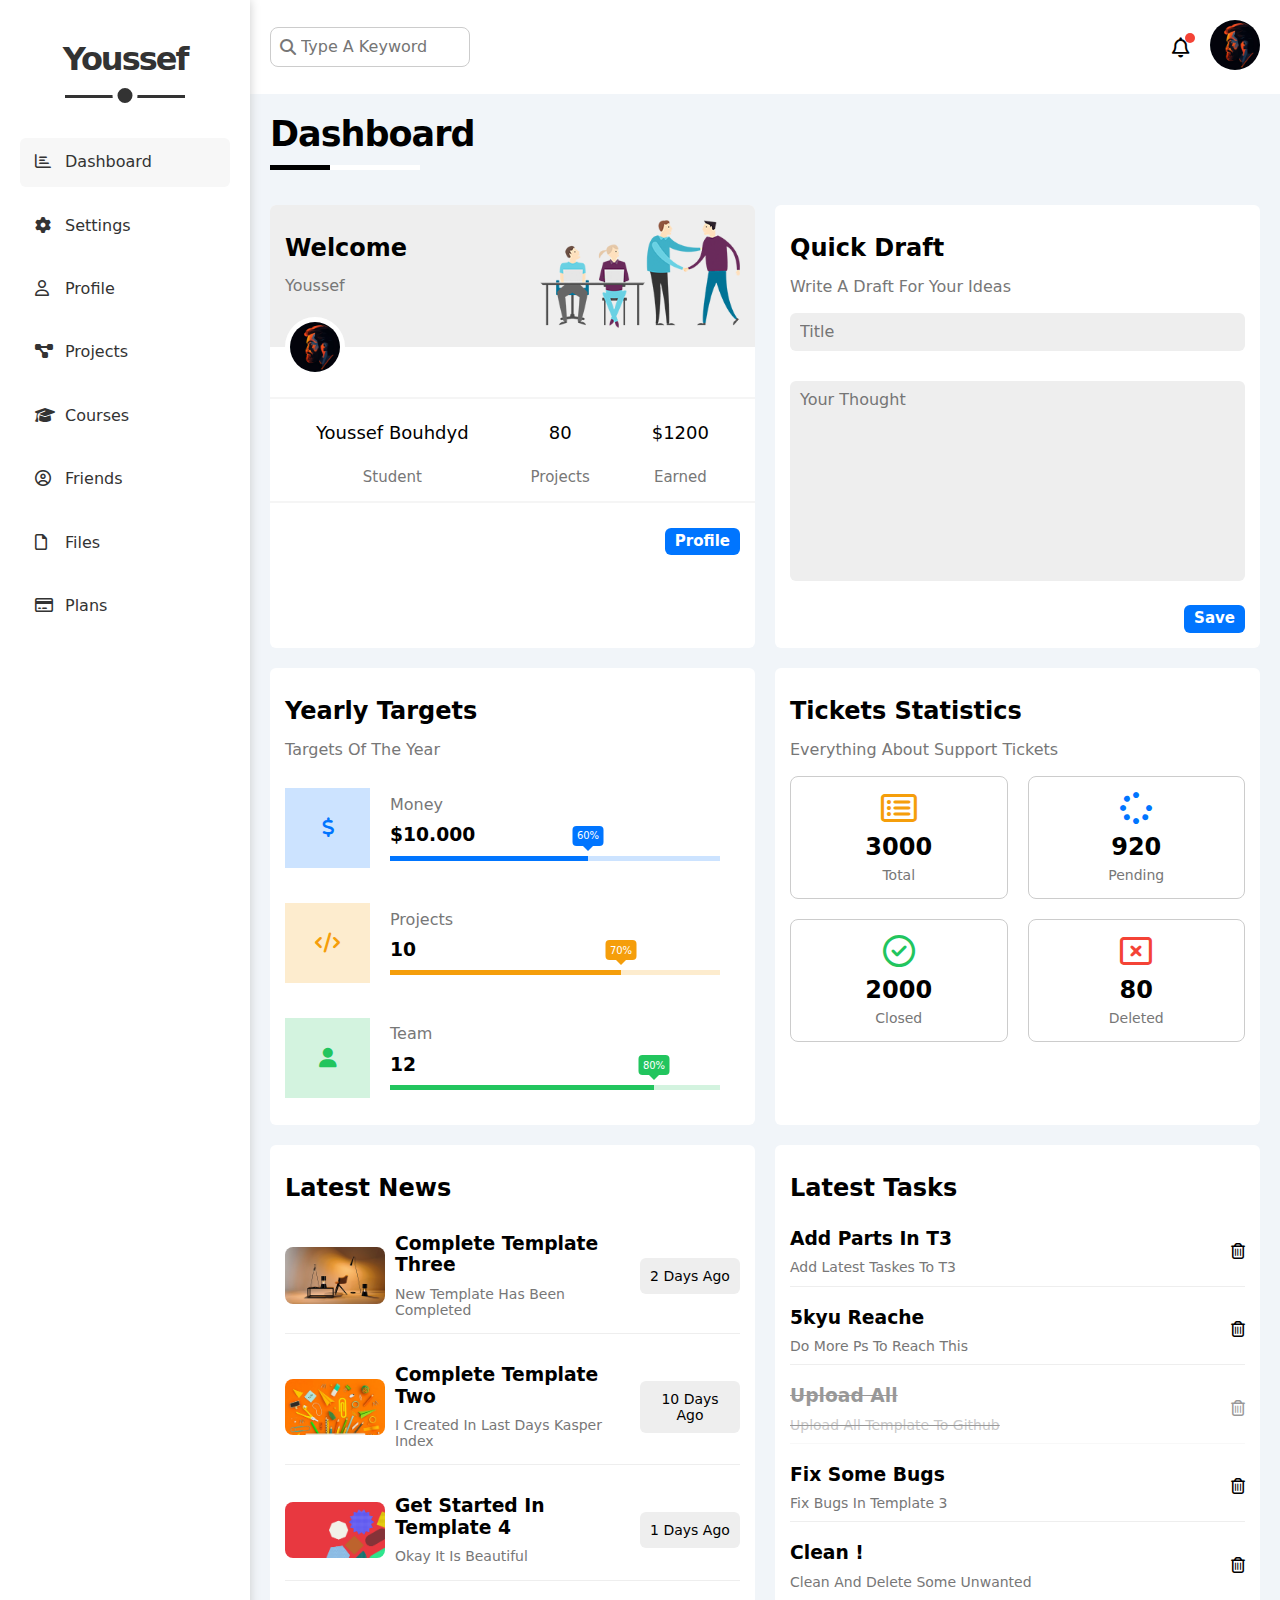
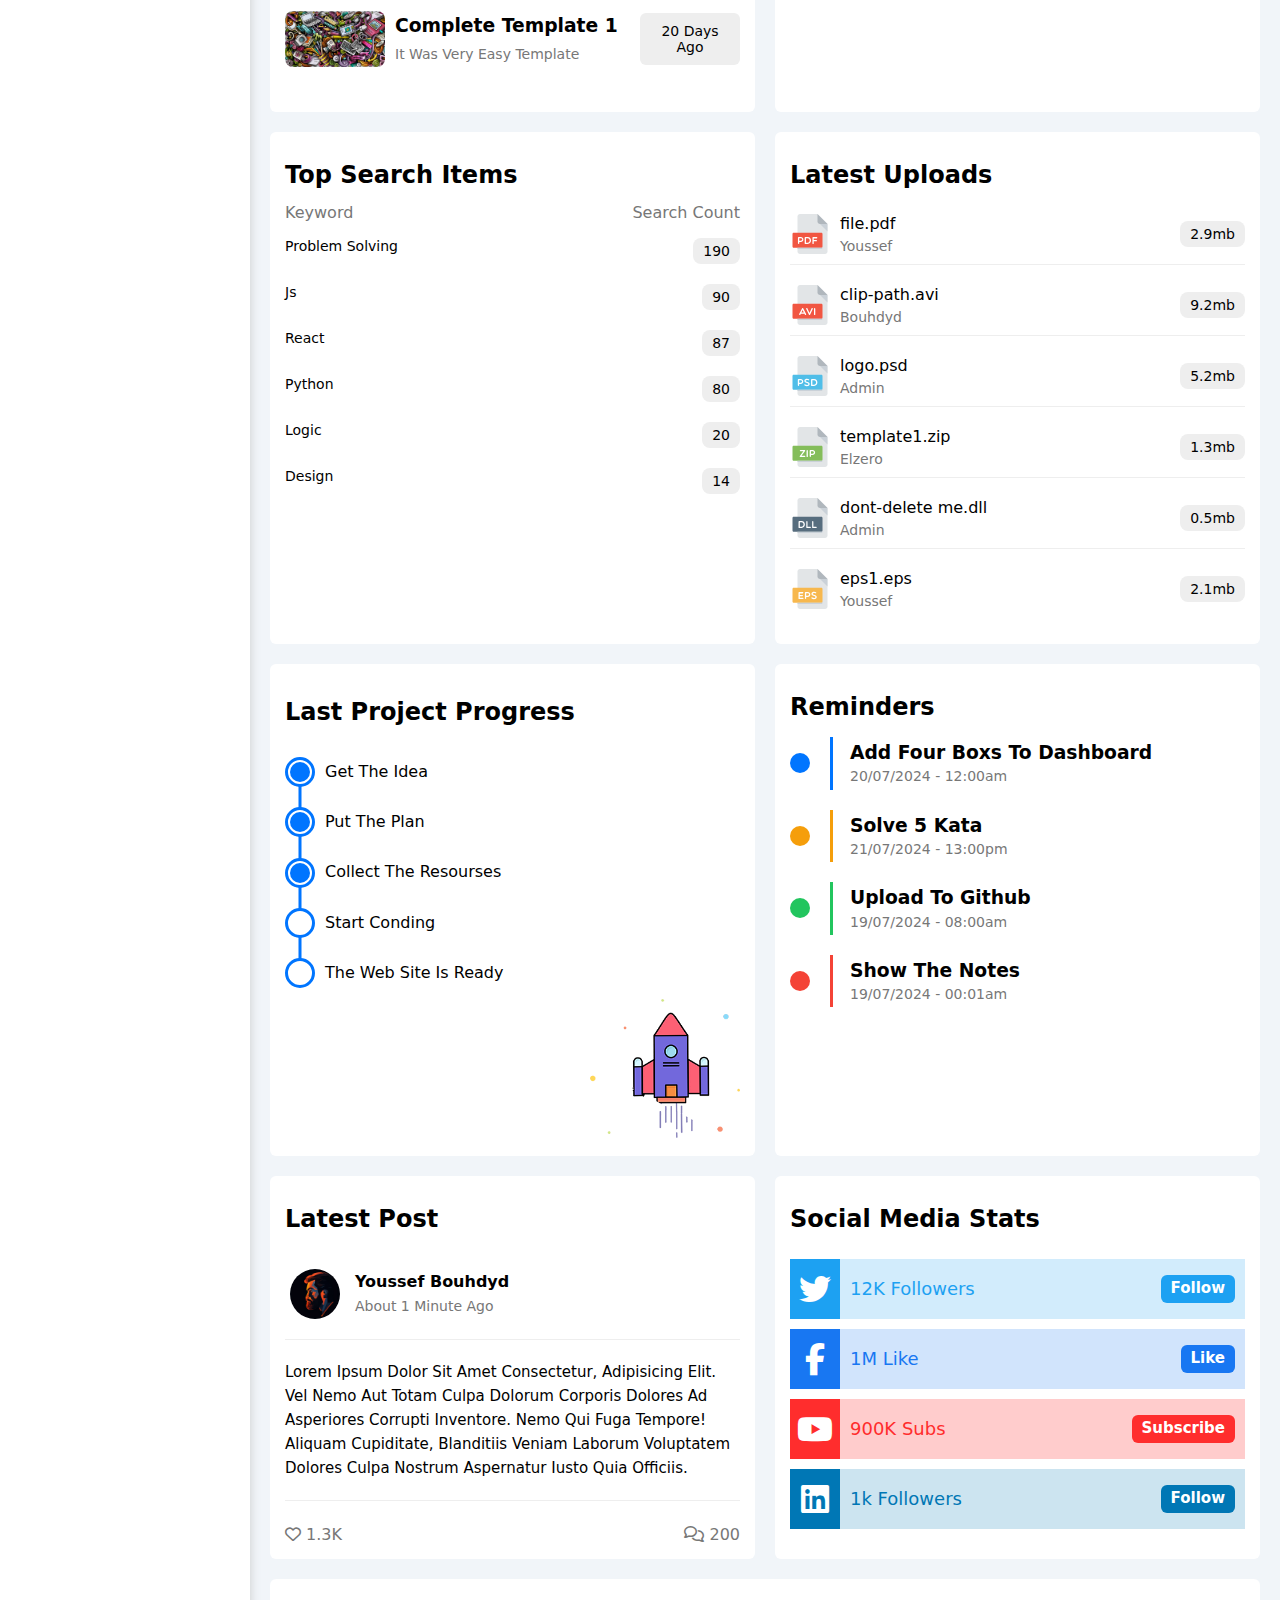
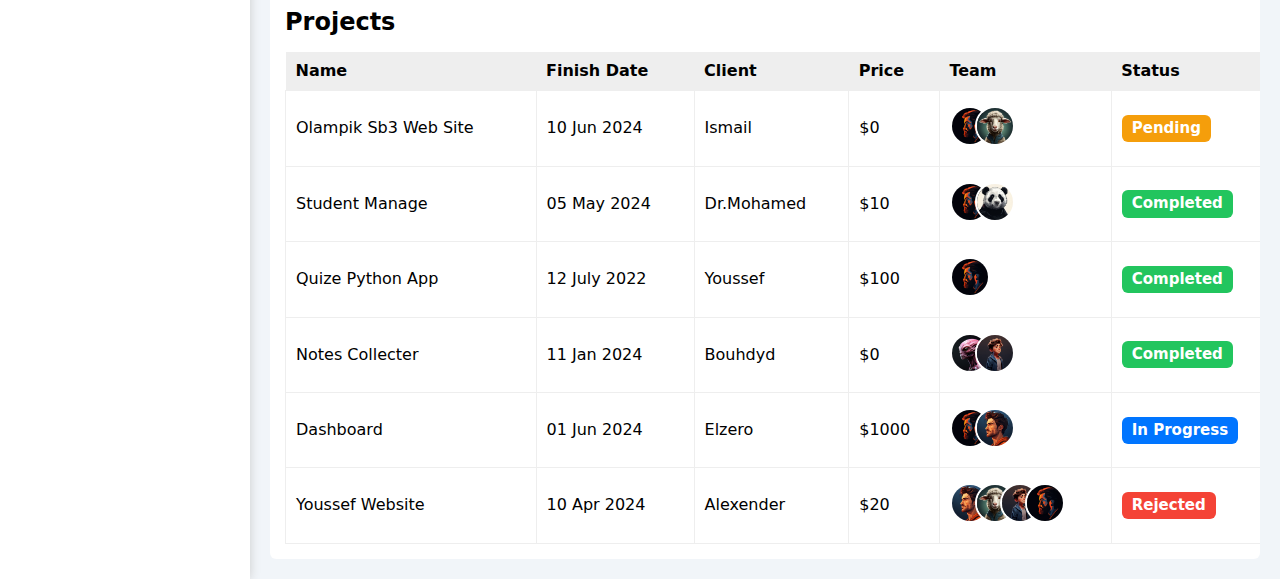
==== commit e4a26a08: "update the name of grid destribution" ====
--- a/index.html
+++ b/index.html
@@ -47,7 +47,7 @@
             <!-- End Page header  -->
             <h1 class="content-title">dashboard</h1>
             <!-- Start Dashboard Content -->
-            <div class="dashboard-content grid-lg p-20">
+            <div class="dashboard-content grid-400 p-20">
                 <!-- Start Welcome  -->
                 <div class="box bg-white rad-6">
                     <div class="head d-flex s-between p-15 bg-eee p-relative" >
--- a/css/framework.css
+++ b/css/framework.css
@@ -1,3 +1,14 @@
+/* Start Gloabl value  */
+* {
+    -webkit-box-sizing: border-box;
+    -moz-box-sizing: border-box;
+    -o-box-sizing: border-box;
+    -ms-box-sizing: border-box;
+    box-sizing: border-box;
+    outline: none;
+}
+/* End Gloabl value  */
+
 /* Variables  */
 :root {
     --main-transition : .3s;
@@ -16,6 +27,13 @@
 .d-flex {
     display: flex;
 }
+.flex-column {
+    display: flex;
+    flex-direction: column;
+}
+.flex-wrap {
+    flex-wrap: wrap;
+}
 .s-between {
     justify-content: space-between;
 }
@@ -25,12 +43,30 @@
 .flex-end {
     justify-content: flex-end;
 }
+.flex-start {
+    justify-content: flex-start;
+}
 .aling-c {
     align-items: center;
+}
+.aling-start {
+    align-items: flex-start;
+}
+.aling-end {
+    align-items: flex-end;
 }
 .flex-1 {
     flex: 1;
 }
+.grow-1 {
+    flex-grow: 1;
+}
+.grow-2 {
+    flex-grow: 2;
+}
+.grow-3 {
+    flex-grow: 3;
+}
 .flex-between {
     display: flex;
     justify-content: space-between;
@@ -47,6 +83,70 @@
 .full-w {
     width: 100%;
 }
+.full-h {
+    height: 100%;
+}
+.circle-10 {
+    width: 10px;
+    height: 10px;
+    border-radius: 50%;
+}
+.circle-20 {
+    width: 20px;
+    height: 20px;
+    border-radius: 50%;
+}
+.circle-30 {
+    width: 30px;
+    height: 30px;
+    border-radius: 50%;
+}
+.circle-40 {
+    width: 40px;
+    height: 40px;
+    border-radius: 50%;
+}
+.circle-50 {
+    width: 50px;
+    height: 50px;
+    border-radius: 50%;
+}
+.circle-60 {
+    width: 60px;
+    height: 60px;
+    border-radius: 50%;
+}
+.circle-70 {
+    width: 70px;
+    height: 70px;
+    border-radius: 50%;
+}
+.circle-80 {
+    width: 80px;
+    height: 80px;
+    border-radius: 50%;
+}
+.circle-90 {
+    width: 90px;
+    height: 90px;
+    border-radius: 50%;
+}
+.circle-100 {
+    width: 100px;
+    height: 100px;
+    border-radius: 50%;
+}
+.circle-110 {
+    width: 110px;
+    height: 110px;
+    border-radius: 50%;
+}
+.circle-120 {
+    width: 120px;
+    height: 120px;
+    border-radius: 50%;
+}
+
 /* Start box  */
 
 /* Start Color  */
@@ -104,9 +204,15 @@
 .p-20 {
     padding: 20px;
 }
+.p-25 {
+    padding: 25px;
+}
 .p-30 {
     padding: 30px;
 }
+.p-35 {
+    padding: 35px;
+}
 .pt-5 {
     padding-top: 5px;
 }
@@ -122,6 +228,21 @@
 .pt-25 {
     padding-top: 25px;
 }
+.pr-5 {
+    padding-right: 5px;
+}
+.pr-10 {
+    padding-right: 10px;
+}
+.pr-15 {
+    padding-right: 15px;
+}
+.pr-20 {
+    padding-right: 20px;
+}
+.pr-25 {
+    padding-right: 25px;
+}
 .pb-5 {
     padding-bottom: 5px;
 }
@@ -137,6 +258,21 @@
 .pb-25 {
     padding-bottom: 25px;
 }
+.pl-5 {
+    padding-left: 5px;
+}
+.pl-10 {
+    padding-left: 10px;
+}
+.pl-15 {
+    padding-left: 15px;
+}
+.pl-20 {
+    padding-left: 20px;
+}
+.pl-25 {
+    padding-left: 25px;
+}
 .m-0 {
     margin: 0;
 }
@@ -185,11 +321,29 @@
 .ml-20 {
     margin-left: 20px;
 }
+.gap-5 {
+    gap: 5px;
+}
 .gap-10 {
     gap: 10px;
 }
+.gap-15 {
+    gap: 15px;
+}
 .gap-20 {
     gap: 20px;
+}
+.gap-25 {
+    gap: 25px;
+}
+.gap-30 {
+    gap: 30px;
+}
+.gap-35 {
+    gap: 35px;
+}
+.gap-40 {
+    gap: 40px;
 }
 /* End Padding & Margin  */
 
@@ -249,6 +403,18 @@
 }
 .fw-normal {
     font-weight: normal;
+}
+.fw-bold {
+    font-weight: bold;
+}
+.fs-11 {
+    font-size: 11px;
+}
+.fs-12 {
+    font-size: 12px;
+}
+.fs-13 {
+    font-size: 13px;
 }
 .fs-14 {
     font-size: 14px;
@@ -337,12 +503,12 @@
 
 /* Grid Disrbuation  */
 @media (min-width:768px) {
-    .grid-lg {
+    .grid-400 {
         display: grid;
         grid-template-columns: repeat(auto-fill,minmax(400px,1fr));
         gap: 20px;
     }
-    .grid-lg > div {
+    .grid-400 > div {
         margin: 0 !important;
     }
 }
@@ -358,10 +524,190 @@
     justify-content: center;
     align-items: center;
     width: fit-content;
+    border: none;
 }
 
 /* seperator border  */
 .sp-border {
     border-bottom: 1px solid #eee;
 }
-/* End Components  */+
+/* switch button  */
+.switch-btn {
+    align-self: flex-end;
+}
+.switch-btn input {
+    appearance: none;
+}
+.switch-btn label {
+    position: relative;
+    display: block;
+    width: 70px;
+    height: 30px;
+    border: 1px solid #ccc;
+    border-left: none;
+    border-radius: 16px;
+    overflow: hidden;
+    cursor: pointer;
+}
+.switch-btn label::before {
+    font-family: "Font Awesome 6 Free";
+    content: "\f00d";
+    font-weight: 900;
+    left: 0;
+    position: absolute;
+    width: fit-content;
+    height: 100%;
+    background-color: #ccc;
+    display: flex;
+    align-items: center;
+    padding: 0 10px;
+    border-radius: 16px;
+    color: #fff;
+}
+.switch-btn label::after {
+    position: absolute;
+    font-family: "Font Awesome 6 Free";
+    content: "\f00c";
+    font-weight: 900;
+    width: calc(100%  + 1px);
+    height: calc(100%  + 2px);
+    background-color: var(--blue-color);
+    border-radius: 10px;
+    left: -101%;
+    transition: var(--main-transition);
+    display: flex;
+    align-items: center;
+    justify-content: flex-end;
+    padding: 0 10px 0 0;
+    box-sizing: border-box;
+    color: #fff;
+}
+.switch-btn input:checked + label::after{
+    left: 0;
+}
+
+/* Primary Checkbox  */
+
+.primary-checkbox {
+    display: flex;
+    flex-direction: row-reverse;
+    justify-content: flex-end;
+    align-items: center;
+    user-select: none;
+}
+.primary-checkbox > input {
+    visibility: hidden;
+}
+.primary-checkbox > div {
+    width: 14px;
+    height: 14px;
+    border-radius: 3px;
+    border: 1px solid #aaa;
+    margin-right: 10px;
+    position: relative;
+    transition: .3s;
+}
+.primary-checkbox:hover > div {
+    border: 1px solid var(--blue-color);
+}
+.primary-checkbox > div::before {
+    content: "\f00c";
+    font-family: "Font Awesome 6 Free";
+    font-weight: 900;
+    position: absolute;
+    left: 50%;
+    top: 50%;
+    transform: translate(-50%,-50%) rotate(230deg);
+    font-size: 11px;
+    width: 0%;
+    height: 0%;
+    border-radius: 3px;
+    color: #fff;
+    background-color: var(--blue-color);
+    z-index: 2;
+    display: flex;
+    opacity: 0;
+    justify-content: center;
+    align-items: center;
+    transition: .3s;
+}
+.primary-checkbox > input:checked + div::before {
+    width: 100%;
+    height: 100%;
+    opacity: 1;
+    transform: translate(-50%,-50%) rotate(0deg);
+    border: 1px solid var(--blue-color);
+}
+
+/* Circle Checkbox  */
+
+.primary-radio {
+    display: flex;
+    flex-direction: row-reverse;
+    justify-content: flex-end;
+    align-items: center;
+    user-select: none;
+}
+.primary-radio > input {
+    visibility: hidden;
+}
+.primary-radio > div {
+    width: 20px;
+    height: 20px;
+    border-radius: 50%;
+    border: 2px solid #aaa;
+    margin-right: 10px;
+    position: relative;
+    transition: .3s;
+}
+.primary-radio > div::before {
+    content: "";
+    position: absolute;
+    left: 50%;
+    top: 50%;
+    transform: translate(-50%,-50%);
+    font-size: 11px;
+    width: 0%;
+    height: 0%;
+    border-radius: 50%;
+    color: #fff;
+    background-color: var(--blue-color);
+    z-index: 2;
+    display: flex;
+    opacity: 0;
+    justify-content: center;
+    align-items: center;
+    transition: .3s;
+}
+.primary-radio > input:checked + div {
+    border: 2px solid var(--blue-color);
+}
+.primary-radio > input:checked + div::before {
+    width: 60%;
+    height: 60%;
+    opacity: 1;
+    transform: translate(-50%,-50%);
+}
+
+/* pro radio button  */
+.pro-radio > input[type = "radio"]{
+    display: none;
+}
+.pro-radio > div{
+    display: flex;
+    flex-direction: column;
+    align-items: center;
+    gap: 10px;
+    border: 2px solid #eee;
+    padding: 20px;
+    border-radius: 8px;
+    transition: .3s;
+}
+.pro-radio > input[type = "radio"]:checked + div {
+    border-color: var(--blue-color);
+    color: var(--blue-color);
+}
+
+/* End Components  */
+
--- a/css/dashboard.css
+++ b/css/dashboard.css
@@ -24,6 +24,15 @@
     list-style: none;
     padding: 0;
 }
+
+::placeholder {
+    transition: var(--main-transition);
+}
+
+:focus::placeholder {
+    opacity: 0;
+}
+
 /* End Global Properties  */
 
 /* Start Variables  */
@@ -45,7 +54,7 @@
 /* Start side bar  */
 .side-bar {
     color: #333;
-    width: 300px;
+    width: 250px;
     box-shadow: 0 0 10px #ccc;
     z-index: 1;
 }
@@ -660,4 +669,194 @@
 .dashboard-content .projects table td img:not(:first-child) {
     margin-left: -20px;
 }
-/* ENd Projects  */+/* ENd Projects  */
+
+/* Start Css for Settings Page  */
+
+.settings-content > div {
+    margin-bottom: 20px;
+    overflow: hidden;
+}
+
+/* Start Site Control  */
+
+.settings-content .site-control textarea {
+    height: 200px;
+    resize: none;
+    border: 1px solid #ccc;
+}
+
+.settings-content .site-control textarea::placeholder {
+    font-family: monospace;
+    font-size: 1rem;
+    transition: var(--main-transition);
+}
+
+.settings-content .site-control textarea:focus::placeholder {
+    opacity: 0;
+}
+
+/* End Site Control  */
+
+/* Start General Info  */
+
+.general-info form input:not([type = "submit"]) {
+    border: 1px solid #ccc;
+}
+
+.general-info form input[type = "email"] {
+    color: var(--text-color);
+    background-color: #F1F5F9;
+    cursor: not-allowed;
+}
+/* End General Info  */
+
+/* Start Security Info  */
+
+.security-info > div:nth-of-type(3) input[type="submit"] {
+    color: #000;
+    font-weight: normal;
+}
+
+/* End Security Info  */
+
+/* Start Social info  */
+
+.social-info .social {
+    overflow: hidden;
+    border: 1px solid #ddd;
+}
+
+.social-info .social .icon {
+    width: 45px;
+    height: 45px;
+}
+
+.social-info .social input {
+    height: 45px;
+    border: 1px solid #ddd;
+    border-style: none none none solid;
+    cursor: not-allowed;
+}
+
+/* End Social info  */
+
+/* Start Widgets Control  */
+
+/* End Widgets Control  */
+
+/* Start Backup Manager  */
+
+.backup-manager .plan {
+    padding: 20px 0;
+    border-top: 1px solid #eee;
+}
+
+/* End Backup Manager  */
+
+/* End Css for Settings Page  */
+
+/* Start Css for Profile Page  */
+
+.presentation  .avatar{
+    border-right: 1px solid #eee;
+}
+
+@media (max-width:767px) {
+    .presentation  .avatar {
+        border-bottom: 1px solid #eee;
+        border-right: none;
+    }
+}
+
+.presentation  .avatar .progress {
+    width: 150px;
+}
+
+.presentation  .avatar .progress span{
+    height: 10px;
+}
+
+.presentation .details .info {
+    transition: var(--main-transition);
+}
+
+.presentation .details .info:hover {
+    background-color: #f8f8f8;
+}
+
+.presentation .details .info .content {
+    flex-wrap: wrap;
+}
+
+@media (max-width:767px) {
+    .presentation .details {
+        text-align: center;
+    }
+}
+
+.presentation .details .info .content > div {
+    min-width: 250px;
+}
+
+.presentation .details .switch-btn-profile-version {
+    display: flex;
+    justify-content: left;
+}
+
+@media (max-width:767px) {
+    .presentation .details .switch-btn-profile-version {
+        justify-content: center;
+    }
+}
+
+.presentation .details .switch-btn-profile-version > label {
+    width: 100px;
+    height: 25px;
+}
+
+/* Start My skills  */
+
+.profile-content .my-skills > div div{
+    color: #000;
+}
+
+/* End My skills  */
+
+/* End Css for Profile Page  */
+
+/* Start Css for Projects Page  */
+
+.projects-content > div {
+    margin-bottom: 20px;
+    overflow: hidden;
+}
+
+.projects-content .card .team img {
+    border: 3px solid #fff;
+    position: relative;
+    z-index: 1;
+}
+
+.projects-content .card .team img:hover {
+    z-index: 2;
+}
+
+.projects-content .card .team img:not(:first-of-type) {
+    margin-left: -20px;
+}
+
+.projects-content .card div:nth-of-type(2) span {
+    color: #000;
+    font-weight: normal;
+}
+
+.projects-content .card .progress-price .progress-bar {
+    width: 250px;
+}
+
+.projects-content .card .progress-price .progress-bar span {
+    height: 10px;
+}
+
+/* End Css for Projects Page  */